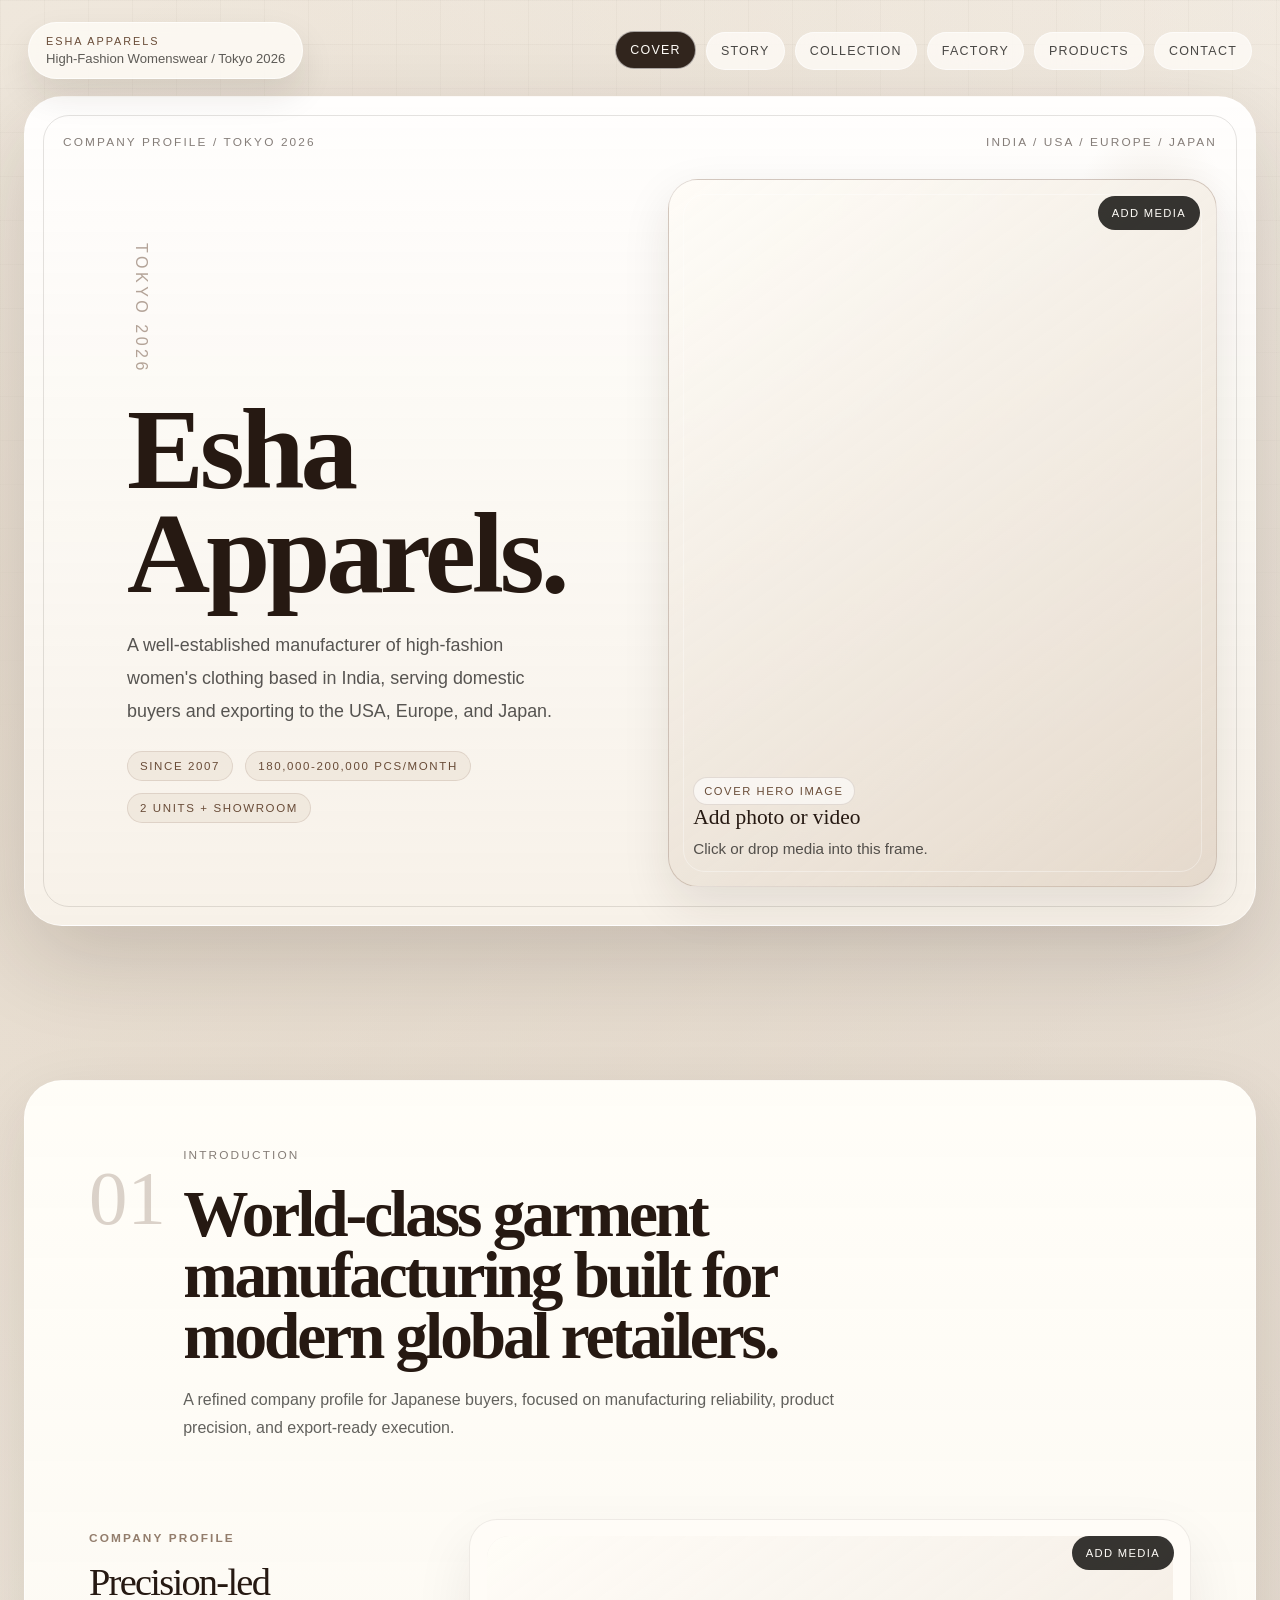
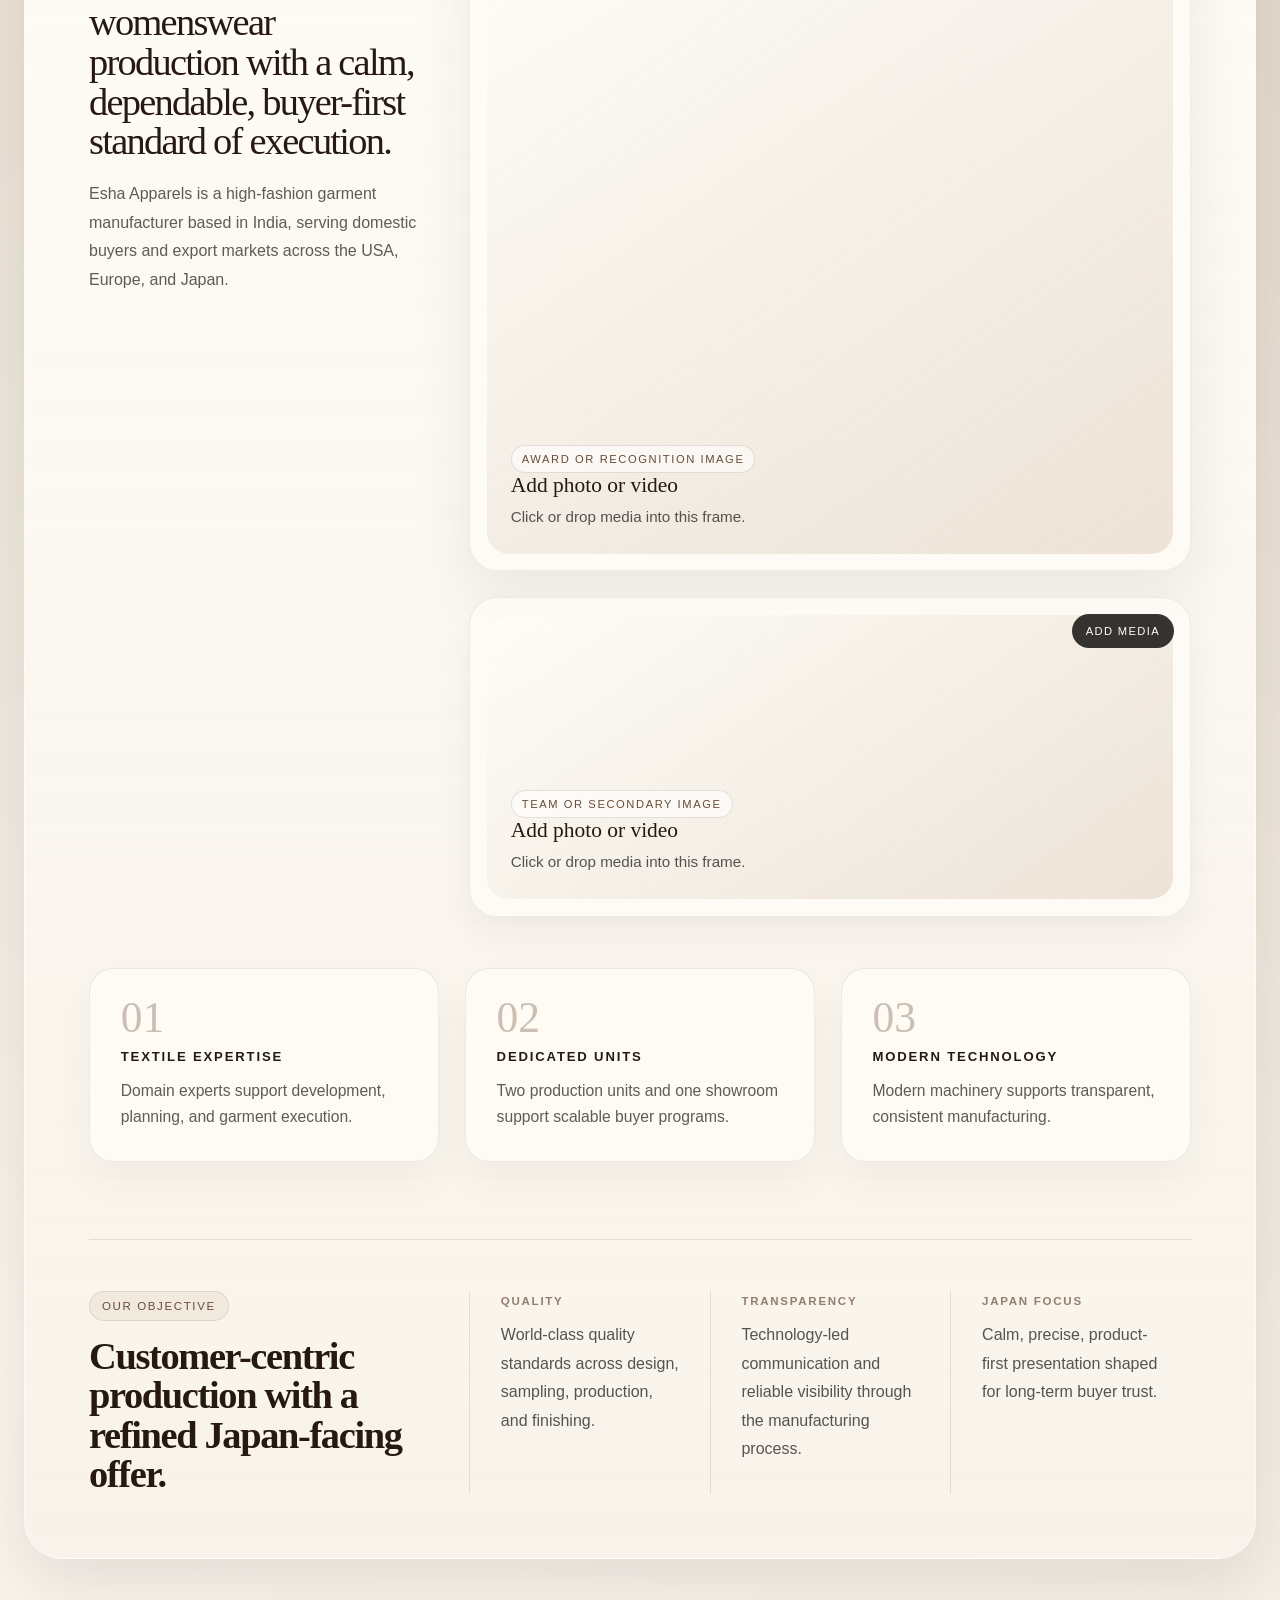
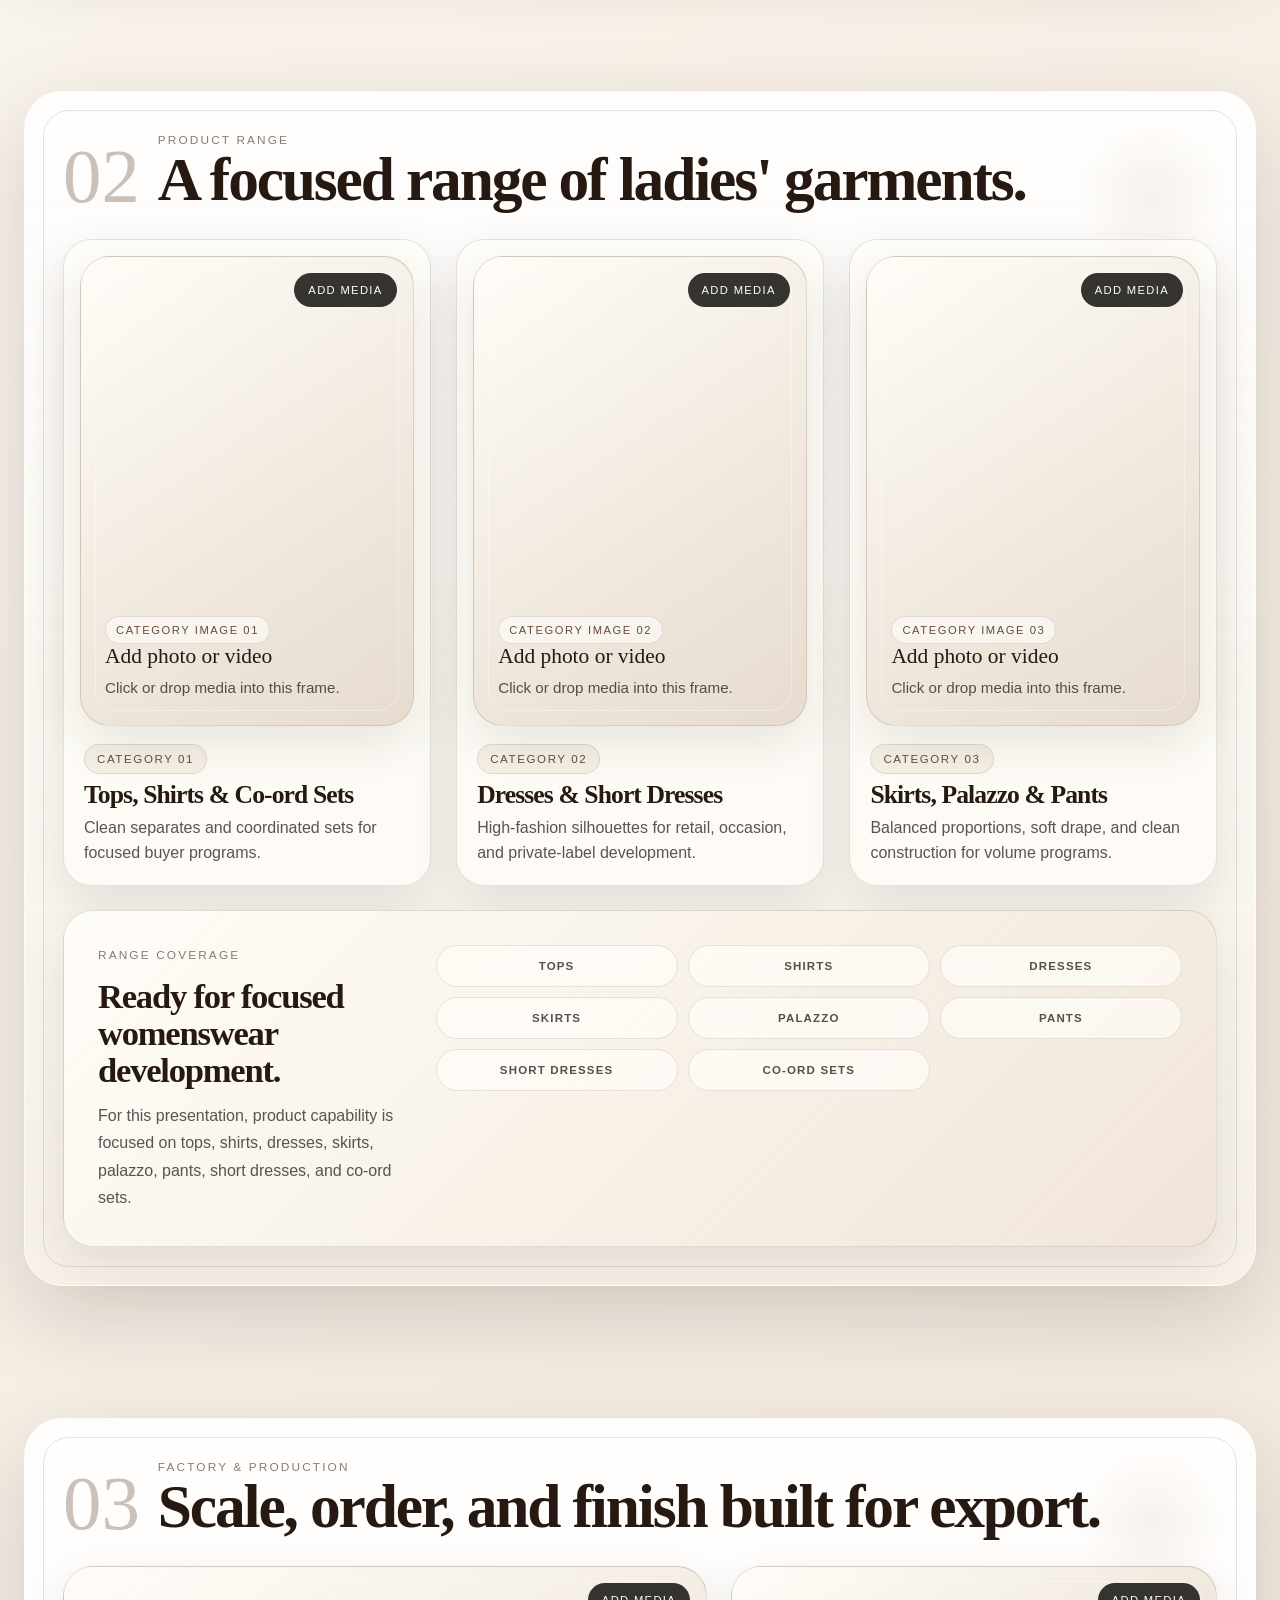
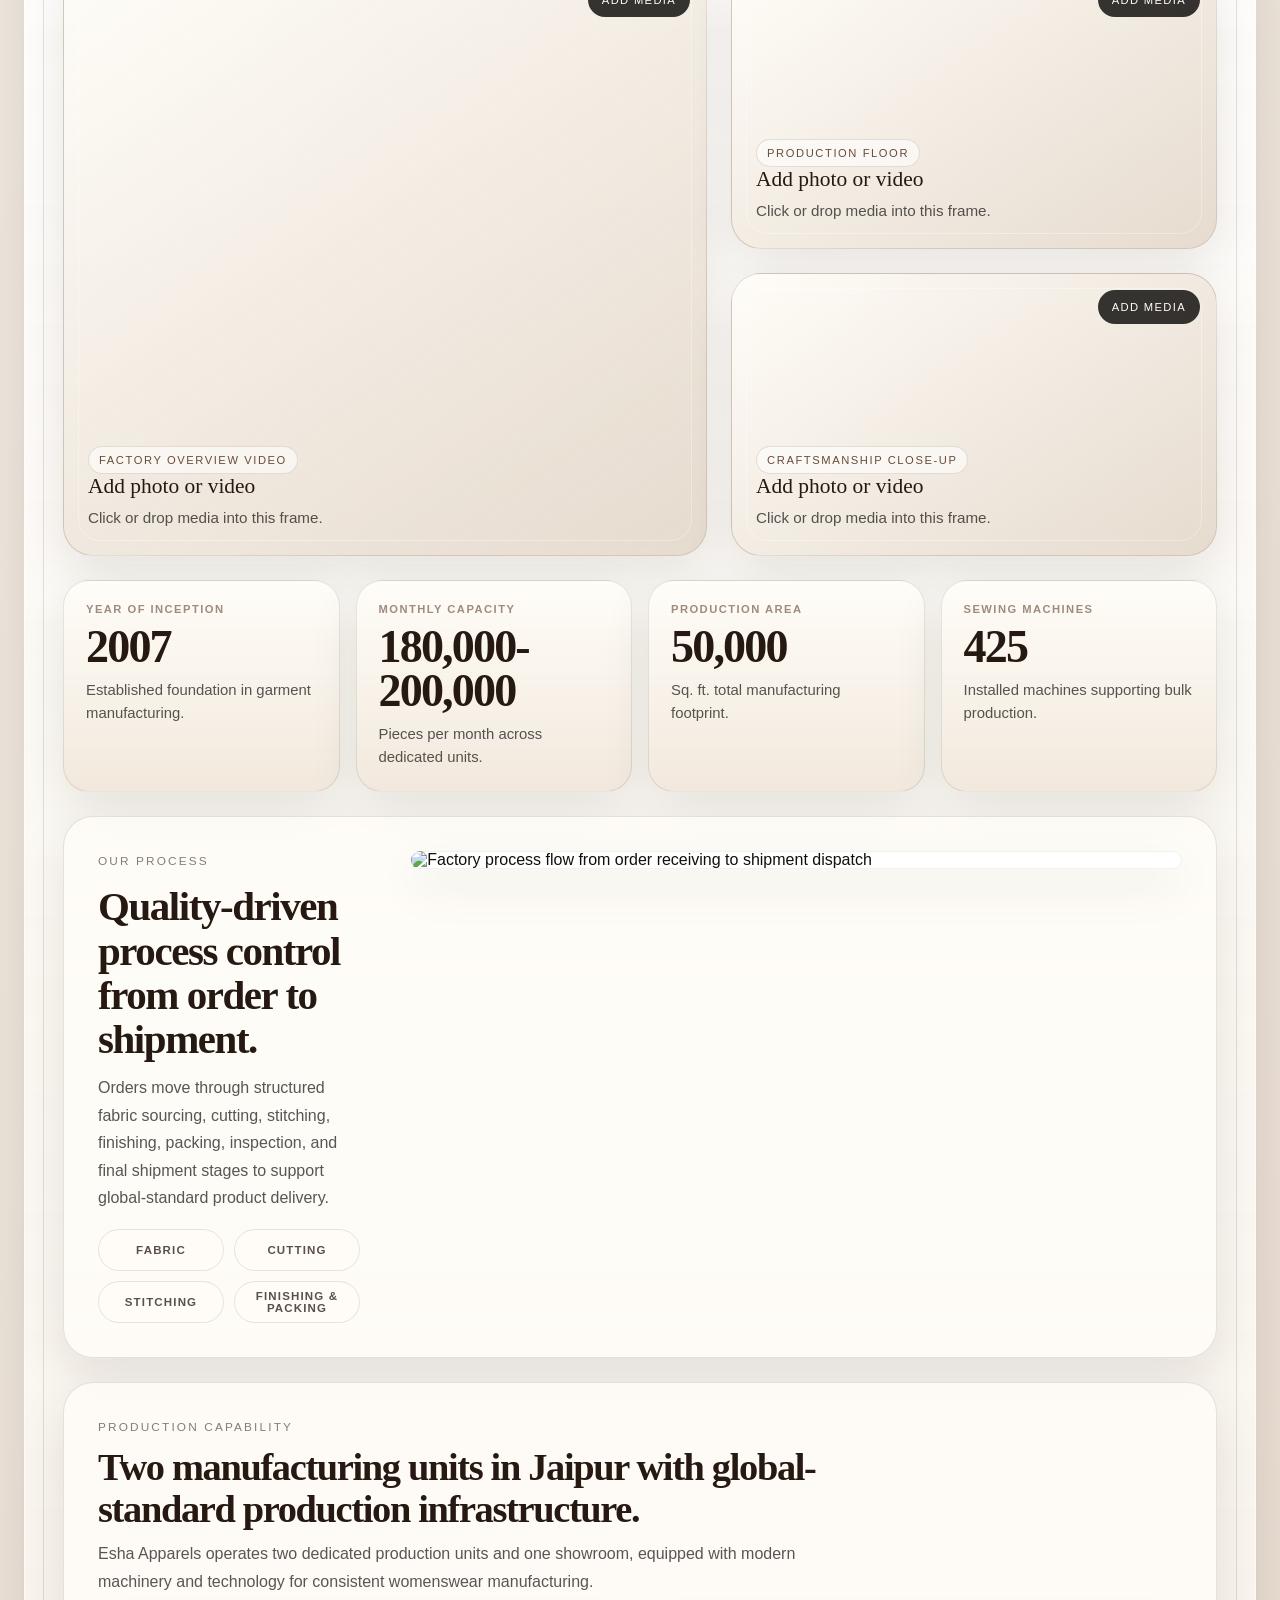
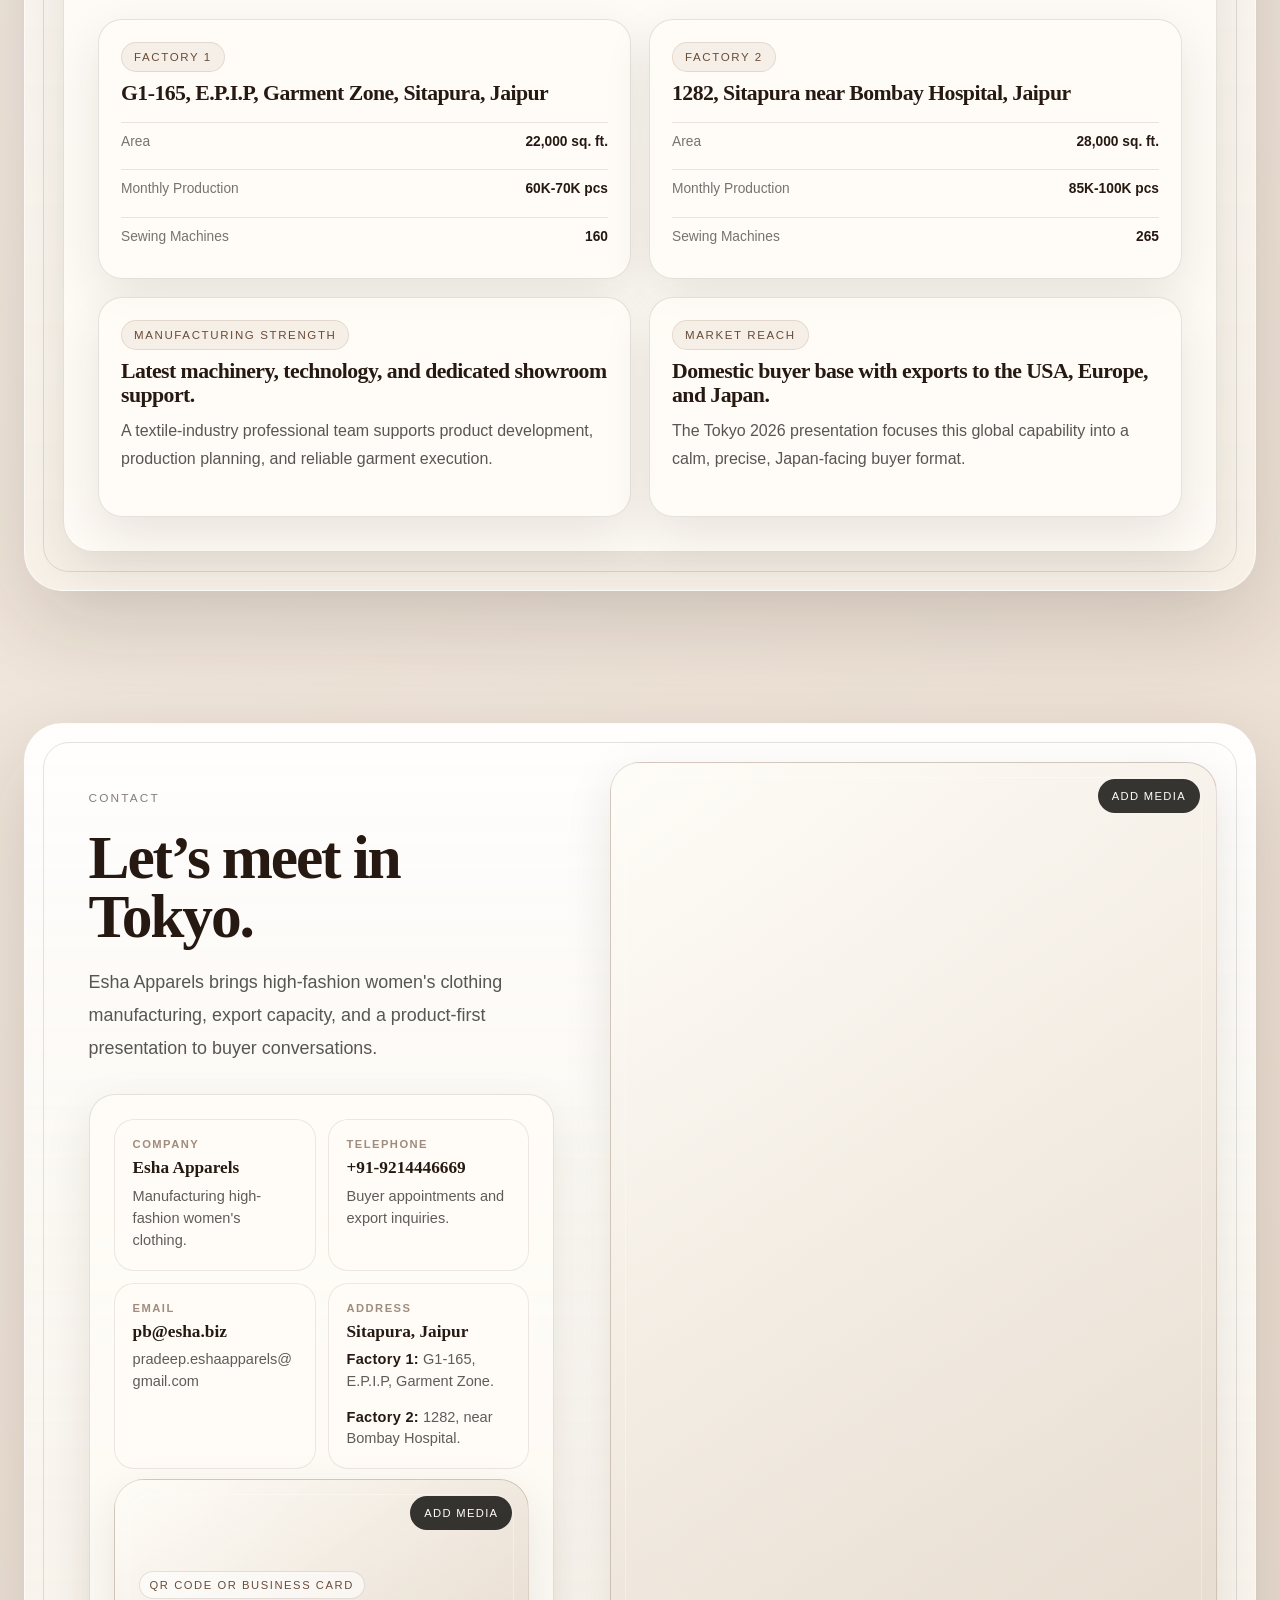
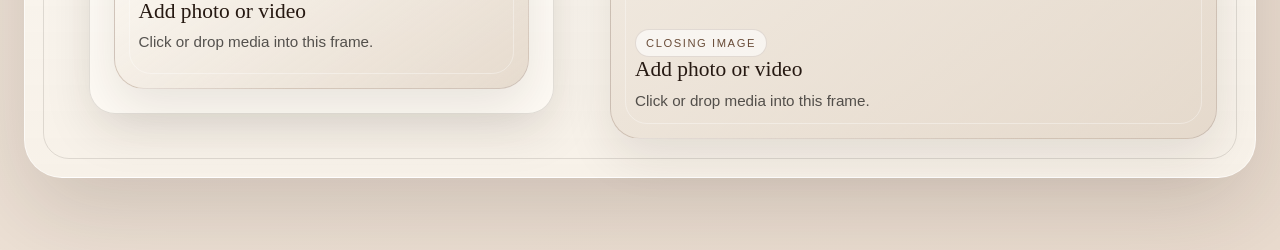
==== index.html @ 7471a275 "Add files via upload" ====
<!DOCTYPE html>
<html lang="en">
  <head>
    <meta charset="UTF-8" />
    <meta name="viewport" content="width=device-width, initial-scale=1.0" />
    <title>Esha Apparels | Tokyo 2026 Garment Export Lookbook</title>
    <meta
      name="description"
      content="A buyer-ready lookbook and company profile for Esha Apparels at Japan Fair Tokyo 2026."
    />
    <link rel="stylesheet" href="styles.css" />
  </head>
  <body data-design-page="lookbook">
    <div class="app-shell">
      <div class="brand-block" data-design-target="brand-block" data-design-label="Brand block" data-design-kind="frame">
        <span class="brand-kicker">Esha Apparels</span>
        <span class="brand-subtitle">High-Fashion Womenswear / Tokyo 2026</span>
      </div>
      <div class="header-actions">
        <nav class="page-nav" aria-label="Lookbook sections">
          <a href="#cover" data-nav="cover">Cover</a>
          <a href="#story" data-nav="story">Story</a>
          <a href="#collection" data-nav="collection">Collection</a>
          <a href="#factory" data-nav="factory">Factory</a>
          <a href="products.html">Products</a>
          <a href="#contact" data-nav="contact">Contact</a>
        </nav>
      </div>
    </div>

    <main class="lookbook">
      <section class="page page-cover reveal" id="cover" data-section="cover">
        <div class="section-frame">
          <div class="eyebrow-row">
            <span class="eyebrow">Company Profile / Tokyo 2026</span>
            <span class="eyebrow">India / USA / Europe / Japan</span>
          </div>

          <div class="cover-layout">
            <div class="cover-copy" data-design-target="cover-copy" data-design-label="Cover copy" data-design-kind="frame">
              <p class="vertical-note">Tokyo 2026</p>
              <h1>
                Esha
                <br />
                Apparels.
              </h1>
              <p class="lead">A well-established manufacturer of high-fashion women's clothing based in India, serving domestic buyers and exporting to the USA, Europe, and Japan.</p>

              <div class="pill-row">
                <span>Since 2007</span>
                <span>180,000-200,000 pcs/month</span>
                <span>2 Units + Showroom</span>
              </div>
            </div>

            <div class="cover-media">
              <div
                class="media-slot media-tall"
                data-slot="cover-hero"
                data-type="image"
                data-label="Cover hero image"
                data-note="Use a strong editorial garment image or a quiet hero still."
              ></div>
            </div>
          </div>
        </div>
      </section>

      <section class="page page-story reveal" id="story" data-section="story">
        <div class="section-frame">
          <div class="section-heading story-heading">
            <span class="section-index">01</span>
            <div class="story-heading-copy">
              <p class="eyebrow">Introduction</p>
              <h2>World-class garment manufacturing built for modern global retailers.</h2>
              <p class="section-subtitle">
                A refined company profile for Japanese buyers, focused on
                manufacturing reliability, product precision, and export-ready execution.
              </p>
            </div>
          </div>

          <div class="story-grid">
            <div class="story-copy story-panel">
              <span class="story-kicker">Company Profile</span>
              <p class="story-lead">
                Precision-led womenswear production with a calm, dependable,
                buyer-first standard of execution.
              </p>
              <p class="story-support">
                Esha Apparels is a high-fashion garment manufacturer based in
                India, serving domestic buyers and export markets across the
                USA, Europe, and Japan.
              </p>
            </div>

            <div class="story-media-stack">
              <div
                class="media-slot media-wide"
                data-slot="story-editorial"
                data-type="image"
                data-label="Award or recognition image"
                data-note="Use an award, certification, or signature proof-of-capability visual."
              ></div>
              <div
                class="media-slot media-landscape"
                data-slot="story-detail"
                data-type="image"
                data-label="Team or secondary image"
                data-note="Use a team, meeting, showroom, or secondary capability image."
              ></div>
            </div>

            <div class="story-point-grid">
              <article class="story-point-card">
                <span>01</span>
                <h3>Textile Expertise</h3>
                <p>Domain experts support development, planning, and garment execution.</p>
              </article>

              <article class="story-point-card">
                <span>02</span>
                <h3>Dedicated Units</h3>
                <p>Two production units and one showroom support scalable buyer programs.</p>
              </article>

              <article class="story-point-card">
                <span>03</span>
                <h3>Modern Technology</h3>
                <p>Modern machinery supports transparent, consistent manufacturing.</p>
              </article>
            </div>
          </div>

          <div
            class="objective-panel"
            data-design-target="story-objective-panel"
            data-design-label="Our objective panel"
            data-design-kind="frame"
          >
            <div class="objective-heading">
              <span class="capability-label">Our Objective</span>
              <h3>Customer-centric production with a refined Japan-facing offer.</h3>
            </div>

            <div class="objective-body">
              <article>
                <span>Quality</span>
                <p>World-class quality standards across design, sampling, production, and finishing.</p>
              </article>
              <article>
                <span>Transparency</span>
                <p>Technology-led communication and reliable visibility through the manufacturing process.</p>
              </article>
              <article>
                <span>Japan Focus</span>
                <p>Calm, precise, product-first presentation shaped for long-term buyer trust.</p>
              </article>
            </div>
          </div>
        </div>
      </section>

      <section
        class="page page-collection reveal"
        id="collection"
        data-section="collection"
      >
        <div class="section-frame">
          <div class="section-heading">
            <span class="section-index">02</span>
            <div>
              <p class="eyebrow">Product Range</p>
              <h2>A focused range of ladies' garments.</h2>
            </div>
          </div>

          <div class="collection-grid">
            <article class="collection-card" data-design-target="collection-card-1" data-design-label="Collection card 1" data-design-kind="frame">
              <div
                class="media-slot media-portrait"
                data-slot="collection-01"
                data-type="image"
                data-label="Category image 01"
                data-note="Suggested: dresses or statement silhouettes."
              ></div>
              <div class="card-copy">
                <span class="card-tag">Category 01</span>
                <h3>Tops, Shirts & Co-ord Sets</h3>
                <p>Clean separates and coordinated sets for focused buyer programs.</p>
              </div>
            </article>

            <article class="collection-card" data-design-target="collection-card-2" data-design-label="Collection card 2" data-design-kind="frame">
              <div
                class="media-slot media-portrait"
                data-slot="collection-02"
                data-type="image"
                data-label="Category image 02"
                data-note="Suggested: palazzo, soft-volume bottoms, or coordinated styling."
              ></div>
              <div class="card-copy">
                <span class="card-tag">Category 02</span>
                <h3>Dresses & Short Dresses</h3>
                <p>High-fashion silhouettes for retail, occasion, and private-label development.</p>
              </div>
            </article>

            <article class="collection-card" data-design-target="collection-card-3" data-design-label="Collection card 3" data-design-kind="frame">
              <div
                class="media-slot media-portrait"
                data-slot="collection-03"
                data-type="image"
                data-label="Category image 03"
                data-note="Suggested: bottoms, layering staples, or bestsellers."
              ></div>
              <div class="card-copy">
                <span class="card-tag">Category 03</span>
                <h3>Skirts, Palazzo & Pants</h3>
                <p>Balanced proportions, soft drape, and clean construction for volume programs.</p>
              </div>
            </article>
          </div>

          <div class="product-range-panel">
            <div>
              <p class="eyebrow">Range Coverage</p>
              <h3>Ready for focused womenswear development.</h3>
              <p>
                For this presentation, product capability is focused on tops,
                shirts, dresses, skirts, palazzo, pants, short dresses, and
                co-ord sets.
              </p>
            </div>

            <div class="product-chip-grid" aria-label="Esha Apparels product categories">
              <span>Tops</span>
              <span>Shirts</span>
              <span>Dresses</span>
              <span>Skirts</span>
              <span>Palazzo</span>
              <span>Pants</span>
              <span>Short Dresses</span>
              <span>Co-ord Sets</span>
            </div>
          </div>
        </div>
      </section>

      <section class="page page-factory reveal" id="factory" data-section="factory">
        <div class="section-frame">
          <div class="section-heading">
            <span class="section-index">03</span>
            <div>
              <p class="eyebrow">Factory & Production</p>
              <h2>Scale, order, and finish built for export.</h2>
            </div>
          </div>

          <div class="factory-grid" data-design-target="factory-grid" data-design-label="Factory media layout" data-design-kind="frame">
            <div
              class="media-slot media-cinema"
              data-slot="factory-film"
              data-type="video"
              data-label="Factory overview video"
              data-note="Use a walkthrough clip showing stitching, finishing, or packing."
            ></div>

            <div class="factory-column" data-design-target="factory-column" data-design-label="Factory side column" data-design-kind="frame">
              <div
                class="media-slot media-landscape"
                data-slot="factory-floor"
                data-type="image"
                data-label="Production floor"
                data-note="Show line setup, machines, or team workflow."
              ></div>
              <div
                class="media-slot media-landscape"
                data-slot="factory-craft"
                data-type="image"
                data-label="Craftsmanship close-up"
                data-note="Show handling, inspection, pressing, or finishing."
              ></div>
            </div>
          </div>

          <div class="profile-stat-grid" aria-label="Esha Apparels production highlights">
            <article class="profile-stat-card">
              <span>Year of Inception</span>
              <strong>2007</strong>
              <p>Established foundation in garment manufacturing.</p>
            </article>
            <article class="profile-stat-card">
              <span>Monthly Capacity</span>
              <strong>180,000-200,000</strong>
              <p>Pieces per month across dedicated units.</p>
            </article>
            <article class="profile-stat-card">
              <span>Production Area</span>
              <strong>50,000</strong>
              <p>Sq. ft. total manufacturing footprint.</p>
            </article>
            <article class="profile-stat-card">
              <span>Sewing Machines</span>
              <strong>425</strong>
              <p>Installed machines supporting bulk production.</p>
            </article>
          </div>

          <div class="process-flow-panel" data-design-target="process-flow-panel" data-design-label="Ordering process panel" data-design-kind="frame">
            <div class="process-flow-copy" data-design-target="process-flow-copy" data-design-label="Ordering process copy" data-design-kind="frame">
              <p class="eyebrow">Our Process</p>
              <h3>Quality-driven process control from order to shipment.</h3>
              <p>
                Orders move through structured fabric sourcing, cutting, stitching,
                finishing, packing, inspection, and final shipment stages to
                support global-standard product delivery.
              </p>
              <div class="process-step-list" aria-label="Core production stages">
                <span>Fabric</span>
                <span>Cutting</span>
                <span>Stitching</span>
                <span>Finishing & Packing</span>
              </div>
            </div>
            <img
              class="process-flow-image"
              src="media/factory-process-flow.png"
              alt="Factory process flow from order receiving to shipment dispatch"
              data-design-target="process-flow-image"
              data-design-label="Ordering process image"
              data-design-kind="frame"
            />
          </div>

          <div class="factory-details-block" data-design-target="factory-details-block" data-design-label="Factory details block" data-design-kind="frame">
            <div class="factory-details-heading" data-design-target="factory-details-heading" data-design-label="Factory details heading" data-design-kind="frame">
              <p class="eyebrow">Production Capability</p>
              <h3>Two manufacturing units in Jaipur with global-standard production infrastructure.</h3>
              <p>
                Esha Apparels operates two dedicated production units and one
                showroom, equipped with modern machinery and technology for
                consistent womenswear manufacturing.
              </p>
            </div>

            <div class="factory-details-grid" data-design-target="factory-details-grid" data-design-label="Factory details grid" data-design-kind="frame">
              <article class="factory-detail-card" data-design-target="factory-detail-card-1" data-design-label="Factory detail card 1" data-design-kind="frame">
                <span class="card-tag">Factory 1</span>
                <h3>G1-165, E.P.I.P, Garment Zone, Sitapura, Jaipur</h3>
                <dl class="unit-metrics">
                  <div><dt>Area</dt><dd>22,000 sq. ft.</dd></div>
                  <div><dt>Monthly Production</dt><dd>60K-70K pcs</dd></div>
                  <div><dt>Sewing Machines</dt><dd>160</dd></div>
                </dl>
              </article>

              <article class="factory-detail-card" data-design-target="factory-detail-card-2" data-design-label="Factory detail card 2" data-design-kind="frame">
                <span class="card-tag">Factory 2</span>
                <h3>1282, Sitapura near Bombay Hospital, Jaipur</h3>
                <dl class="unit-metrics">
                  <div><dt>Area</dt><dd>28,000 sq. ft.</dd></div>
                  <div><dt>Monthly Production</dt><dd>85K-100K pcs</dd></div>
                  <div><dt>Sewing Machines</dt><dd>265</dd></div>
                </dl>
              </article>

              <article class="factory-detail-card" data-design-target="factory-detail-card-3" data-design-label="Factory detail card 3" data-design-kind="frame">
                <span class="card-tag">Manufacturing Strength</span>
                <h3>Latest machinery, technology, and dedicated showroom support.</h3>
                <p>A textile-industry professional team supports product development, production planning, and reliable garment execution.</p>
              </article>

              <article class="factory-detail-card" data-design-target="factory-detail-card-4" data-design-label="Factory detail card 4" data-design-kind="frame">
                <span class="card-tag">Market Reach</span>
                <h3>Domestic buyer base with exports to the USA, Europe, and Japan.</h3>
                <p>The Tokyo 2026 presentation focuses this global capability into a calm, precise, Japan-facing buyer format.</p>
              </article>
            </div>
          </div>
        </div>
      </section>

      <section class="page page-contact reveal" id="contact" data-section="contact">
        <div class="section-frame">
          <div class="contact-layout">
            <div class="contact-copy" data-design-target="contact-copy" data-design-label="Contact copy" data-design-kind="frame">
              <p class="eyebrow">Contact</p>
              <h2>Let’s meet in Tokyo.</h2>
              <p class="lead">Esha Apparels brings high-fashion women's clothing manufacturing, export capacity, and a product-first presentation to buyer conversations.</p>

              <div class="contact-card" data-design-target="contact-card" data-design-label="Contact card" data-design-kind="frame">
                <div class="contact-detail-grid">
                  <article>
                    <span>Company</span>
                    <strong>Esha Apparels</strong>
                    <p>Manufacturing high-fashion women's clothing.</p>
                  </article>
                  <article>
                    <span>Telephone</span>
                    <strong>+91-9214446669</strong>
                    <p>Buyer appointments and export inquiries.</p>
                  </article>
                  <article>
                    <span>Email</span>
                    <strong>pb@esha.biz</strong>
                    <p>pradeep.eshaapparels@gmail.com</p>
                  </article>
                  <article>
                    <span>Address</span>
                    <strong>Sitapura, Jaipur</strong>
                    <p class="factory-address-line"><strong>Factory 1:</strong> G1-165, E.P.I.P, Garment Zone.</p>
                    <p class="factory-address-line"><strong>Factory 2:</strong> 1282, near Bombay Hospital.</p>
                  </article>
                </div>
                <div
                  class="media-slot media-qr"
                  data-slot="contact-qr"
                  data-type="image"
                  data-label="QR code or business card"
                  data-note="Add a QR code, business card, or appointment link."
                ></div>
              </div>
            </div>

            <div
              class="media-slot media-contact"
              data-slot="closing-hero"
              data-type="image"
              data-label="Closing image"
              data-note="Use a signature campaign image, packaging shot, or final brand visual."
            ></div>
          </div>
        </div>
      </section>
    </main>

    <script src="script.js"></script>
  </body>
</html>
---- styles.css ----
:root {
  --paper: #f6efe6;
  --paper-deep: #eadccf;
  --ivory: #fffdf8;
  --white: #ffffff;
  --beige: #d8c8b4;
  --sand: #bfa486;
  --brown: #694c38;
  --espresso: #261912;
  --black: #11100e;
  --ink-soft: rgba(17, 16, 14, 0.7);
  --line: rgba(38, 25, 18, 0.12);
  --line-strong: rgba(38, 25, 18, 0.24);
  --shadow: 0 32px 90px rgba(38, 25, 18, 0.16);
  --shadow-soft: 0 18px 48px rgba(38, 25, 18, 0.1);
  --serif: "Iowan Old Style", "Palatino Linotype", "Book Antiqua", Garamond, serif;
  --sans: "Avenir Next", "Helvetica Neue", "Segoe UI", sans-serif;
}

* {
  box-sizing: border-box;
}

html {
  scroll-behavior: smooth;
  scroll-snap-type: y mandatory;
}

body {
  margin: 0;
  min-height: 100vh;
  color: var(--black);
  font-family: var(--sans);
  background:
    radial-gradient(circle at 12% 8%, rgba(216, 200, 180, 0.58), transparent 30%),
    radial-gradient(circle at 86% 18%, rgba(105, 76, 56, 0.14), transparent 26%),
    linear-gradient(135deg, #fffdf8 0%, var(--paper) 48%, var(--paper-deep) 100%);
}

body::before {
  content: "";
  position: fixed;
  inset: 0;
  z-index: -1;
  pointer-events: none;
  background-image:
    linear-gradient(90deg, rgba(38, 25, 18, 0.025) 1px, transparent 1px),
    linear-gradient(rgba(38, 25, 18, 0.025) 1px, transparent 1px);
  background-size: 44px 44px;
  mask-image: linear-gradient(to bottom, black, transparent 88%);
}

.app-shell {
  position: fixed;
  top: 0;
  left: 0;
  right: 0;
  z-index: 10;
  display: flex;
  align-items: center;
  justify-content: space-between;
  gap: 18px;
  padding: 22px 28px;
  pointer-events: none;
}

.brand-block,
.page-nav,
.header-actions {
  pointer-events: auto;
}

.brand-block {
  display: grid;
  gap: 4px;
  padding: 12px 17px;
  border: 1px solid rgba(255, 255, 255, 0.62);
  border-radius: 999px;
  background: rgba(255, 253, 248, 0.78);
  backdrop-filter: blur(18px);
  box-shadow: 0 16px 34px rgba(38, 25, 18, 0.1);
}

.brand-kicker {
  color: var(--brown);
  font-size: 0.68rem;
  letter-spacing: 0.18em;
  text-transform: uppercase;
}

.brand-subtitle {
  color: rgba(17, 16, 14, 0.68);
  font-size: 0.82rem;
}

.header-actions {
  display: flex;
  align-items: center;
  justify-content: flex-end;
}

.page-nav {
  display: flex;
  justify-content: flex-end;
  gap: 10px;
  flex-wrap: wrap;
}

.page-nav a {
  display: inline-flex;
  min-height: 38px;
  align-items: center;
  padding: 0 14px;
  border: 1px solid rgba(255, 255, 255, 0.58);
  border-radius: 999px;
  background: rgba(255, 253, 248, 0.74);
  color: rgba(17, 16, 14, 0.76);
  text-decoration: none;
  font-size: 0.78rem;
  letter-spacing: 0.1em;
  text-transform: uppercase;
  backdrop-filter: blur(18px);
  transition:
    transform 180ms ease,
    background 180ms ease,
    color 180ms ease;
}

.page-nav a:hover,
.page-nav a.is-active,
.page-nav a.is-current {
  transform: translateY(-1px);
  background: rgba(38, 25, 18, 0.94);
  color: var(--ivory);
}

.lookbook {
  padding: 0 24px 36px;
}

.page {
  min-height: 100vh;
  display: grid;
  align-items: stretch;
  padding: 96px 0 36px;
  scroll-snap-align: start;
}

.section-frame {
  position: relative;
  width: min(1360px, 100%);
  margin: 0 auto;
  padding: clamp(22px, 3vw, 38px);
  border: 1px solid rgba(255, 255, 255, 0.62);
  border-radius: 38px;
  background:
    linear-gradient(180deg, rgba(255, 255, 255, 0.7), rgba(246, 239, 230, 0.86)),
    var(--ivory);
  box-shadow: var(--shadow);
  overflow: visible;
}

.section-frame::before {
  content: "";
  position: absolute;
  inset: 18px;
  border: 1px solid var(--line);
  border-radius: 26px;
  pointer-events: none;
}

.section-frame::after {
  content: "";
  position: absolute;
  right: 28px;
  top: 28px;
  width: 150px;
  height: 150px;
  border-radius: 999px;
  background: radial-gradient(circle, rgba(216, 200, 180, 0.22), transparent 70%);
  pointer-events: none;
}

.section-heading {
  position: relative;
  z-index: 1;
  display: grid;
  grid-template-columns: auto minmax(0, 1fr);
  gap: 18px;
  align-items: end;
  margin-bottom: 30px;
}

.section-index {
  font-family: var(--serif);
  font-size: clamp(2.6rem, 6vw, 5.2rem);
  line-height: 0.82;
  color: rgba(105, 76, 56, 0.34);
}

.eyebrow-row,
.eyebrow {
  color: rgba(38, 25, 18, 0.56);
  font-size: 0.74rem;
  letter-spacing: 0.18em;
  text-transform: uppercase;
}

.eyebrow-row {
  position: relative;
  z-index: 1;
  display: flex;
  justify-content: space-between;
  gap: 14px;
  margin-bottom: 30px;
}

h1,
h2,
h3 {
  margin: 0;
  color: var(--espresso);
  font-family: var(--serif);
  font-weight: 600;
  letter-spacing: -0.035em;
}

h1 {
  font-size: clamp(4rem, 9vw, 7.8rem);
  line-height: 0.9;
}

h2 {
  font-size: clamp(2.35rem, 4.8vw, 4.5rem);
  line-height: 0.96;
}

h3 {
  font-size: clamp(1.35rem, 2vw, 1.7rem);
  line-height: 1.08;
}

p {
  margin: 0;
  color: var(--ink-soft);
  font-size: 1rem;
  line-height: 1.72;
}

.lead {
  max-width: 39rem;
  font-size: clamp(1.05rem, 1.4vw, 1.2rem);
  line-height: 1.82;
}

.cover-layout {
  position: relative;
  z-index: 1;
  display: grid;
  grid-template-columns: minmax(0, 1.02fr) minmax(360px, 0.98fr);
  gap: 34px;
  align-items: stretch;
}

.cover-copy {
  min-height: 72vh;
  display: grid;
  align-content: center;
  gap: 24px;
  padding: clamp(20px, 5vw, 68px);
}

.vertical-note {
  width: fit-content;
  writing-mode: vertical-rl;
  text-orientation: mixed;
  color: rgba(105, 76, 56, 0.5);
  letter-spacing: 0.22em;
  text-transform: uppercase;
}

.pill-row {
  display: flex;
  flex-wrap: wrap;
  gap: 12px;
}

.pill-row span,
.card-tag,
.capability-label {
  display: inline-flex;
  width: fit-content;
  min-height: 30px;
  align-items: center;
  padding: 0 12px;
  border: 1px solid rgba(105, 76, 56, 0.14);
  border-radius: 999px;
  background: rgba(216, 200, 180, 0.24);
  color: var(--brown);
  font-size: 0.72rem;
  letter-spacing: 0.14em;
  text-transform: uppercase;
}

.cover-media,
.story-media-stack,
.factory-column,
.contact-layout,
.factory-grid,
.story-grid {
  display: grid;
}

.story-grid {
  position: relative;
  z-index: 1;
  grid-template-columns: repeat(12, minmax(0, 1fr));
  gap: clamp(28px, 3vw, 46px);
  align-items: start;
}

.page-story {
  padding-top: clamp(118px, 9vw, 154px);
}

.page-story .section-frame {
  width: min(1320px, 100%);
  padding: clamp(48px, 5vw, 78px);
  border-color: rgba(255, 255, 255, 0.54);
  background:
    linear-gradient(180deg, rgba(255, 253, 248, 0.9), rgba(246, 239, 230, 0.74)),
    var(--ivory);
  box-shadow: 0 22px 64px rgba(38, 25, 18, 0.1);
}

.page-story .section-frame::before,
.page-story .section-frame::after {
  display: none;
}

.story-heading {
  grid-template-columns: repeat(12, minmax(0, 1fr));
  gap: clamp(18px, 2.2vw, 30px);
  align-items: start;
  margin-bottom: clamp(52px, 6vw, 82px);
}

.story-heading .section-index {
  grid-column: 1 / span 1;
  margin-top: 0.34em;
  color: rgba(105, 76, 56, 0.24);
  font-size: clamp(4rem, 6vw, 5.8rem);
  line-height: 0.72;
}

.story-heading-copy {
  grid-column: 2 / span 8;
  display: grid;
  gap: 18px;
  max-width: 880px;
}

.story-heading h2 {
  max-width: 820px;
  font-size: clamp(4rem, 5.1vw, 4.65rem);
  line-height: 0.94;
  letter-spacing: -0.047em;
}

.section-subtitle {
  max-width: 690px;
  color: rgba(17, 16, 14, 0.66);
  font-size: clamp(1rem, 1.25vw, 1.12rem);
  line-height: 1.76;
}

.story-copy {
  display: grid;
  gap: 18px;
  align-content: start;
}

.story-panel {
  grid-column: 1 / span 4;
  min-height: auto;
  padding: clamp(8px, 1vw, 12px) 0 0;
  border: 0;
  border-radius: 0;
  background: transparent;
  box-shadow: none;
}

.story-kicker {
  display: block;
  width: fit-content;
  min-height: 0;
  padding: 0;
  border: 0;
  border-radius: 0;
  background: transparent;
  color: rgba(105, 76, 56, 0.72);
  font-size: 0.74rem;
  font-weight: 700;
  letter-spacing: 0.18em;
  text-transform: uppercase;
}

.story-lead {
  max-width: 27rem;
  color: var(--espresso);
  font-family: var(--serif);
  font-size: clamp(2rem, 3vw, 2.55rem);
  line-height: 1.04;
  letter-spacing: -0.045em;
}

.story-support {
  max-width: 27rem;
  color: rgba(17, 16, 14, 0.68);
  font-size: clamp(1rem, 1.2vw, 1.1rem);
  line-height: 1.78;
}

.story-point-grid {
  grid-column: 1 / -1;
  display: grid;
  grid-template-columns: repeat(3, minmax(0, 1fr));
  gap: clamp(18px, 2vw, 28px);
  margin-top: clamp(8px, 1vw, 14px);
}

.story-point-card {
  display: grid;
  align-content: start;
  gap: 14px;
  min-height: 190px;
  padding: clamp(24px, 2.4vw, 34px);
  border: 1px solid rgba(38, 25, 18, 0.08);
  border-radius: 24px;
  background: rgba(255, 253, 248, 0.64);
  box-shadow: 0 18px 42px rgba(38, 25, 18, 0.045);
}

.story-point-card span {
  color: rgba(105, 76, 56, 0.34);
  font-family: var(--serif);
  font-size: clamp(2.4rem, 3.4vw, 3.35rem);
  line-height: 0.82;
}

.story-point-card h3 {
  font-family: var(--sans);
  font-size: 0.82rem;
  font-weight: 700;
  letter-spacing: 0.14em;
  text-transform: uppercase;
}

.story-point-card p {
  color: rgba(17, 16, 14, 0.68);
  font-size: clamp(0.98rem, 1.1vw, 1.06rem);
  line-height: 1.68;
}

.story-media-stack {
  grid-column: 5 / span 8;
  gap: clamp(22px, 2vw, 30px);
}

.page-story .story-media-stack .media-slot {
  padding: clamp(14px, 1.3vw, 20px);
  border-color: rgba(38, 25, 18, 0.08);
  border-radius: 28px;
  background: rgba(255, 253, 248, 0.72);
  box-shadow: 0 24px 58px rgba(38, 25, 18, 0.08);
}

.page-story .story-media-stack .media-slot::after {
  display: none;
}

.page-story .story-media-stack .slot-surface {
  overflow: hidden;
  border-radius: 22px;
}

.page-story .story-media-stack .media-wide {
  min-height: clamp(560px, 51vw, 720px);
}

.page-story .story-media-stack .media-landscape {
  min-height: clamp(260px, 25vw, 350px);
  box-shadow: 0 18px 38px rgba(38, 25, 18, 0.055);
}

.collection-card,
.factory-detail-card,
.contact-card {
  border: 1px solid var(--line);
  background: rgba(255, 253, 248, 0.76);
  box-shadow: var(--shadow-soft);
}

.objective-panel {
  position: relative;
  z-index: 1;
  display: grid;
  grid-template-columns: repeat(12, minmax(0, 1fr));
  gap: clamp(24px, 3vw, 44px);
  margin-top: clamp(58px, 6vw, 86px);
  padding: clamp(38px, 4vw, 56px) 0 0;
  border: 0;
  border-top: 1px solid rgba(38, 25, 18, 0.1);
  border-radius: 0;
  background: transparent;
  box-shadow: none;
}

.objective-heading {
  grid-column: 1 / span 4;
  display: grid;
  align-content: start;
  gap: 16px;
}

.objective-heading h3 {
  max-width: 24rem;
  font-size: clamp(2rem, 3vw, 2.75rem);
  line-height: 1.02;
}

.objective-body {
  grid-column: 5 / span 8;
  display: grid;
  grid-template-columns: repeat(3, minmax(0, 1fr));
  gap: 0;
}

.objective-body article {
  min-height: 100%;
  display: grid;
  align-content: start;
  gap: 14px;
  padding: 4px clamp(20px, 2.4vw, 34px);
  border-left: 1px solid rgba(105, 76, 56, 0.14);
}

.objective-body span {
  color: rgba(105, 76, 56, 0.7);
  font-size: 0.72rem;
  font-weight: 700;
  letter-spacing: 0.15em;
  text-transform: uppercase;
}

.objective-body p {
  max-width: 19rem;
  color: rgba(17, 16, 14, 0.7);
  font-size: clamp(1rem, 1.12vw, 1.08rem);
  line-height: 1.78;
}

.collection-grid {
  position: relative;
  z-index: 1;
  display: grid;
  grid-template-columns: repeat(3, minmax(0, 1fr));
  gap: clamp(20px, 2vw, 28px);
}

.collection-card {
  display: grid;
  gap: 14px;
  padding: 16px;
  border-radius: 28px;
}

.card-copy {
  display: grid;
  gap: 7px;
  padding: 4px;
}

.card-copy p,
.contact-card p {
  line-height: 1.55;
}

.product-range-panel {
  position: relative;
  z-index: 1;
  display: grid;
  grid-template-columns: minmax(280px, 0.42fr) minmax(0, 1fr);
  gap: 24px;
  margin-top: 24px;
  padding: clamp(22px, 3vw, 34px);
  border: 1px solid var(--line);
  border-radius: 30px;
  background:
    linear-gradient(135deg, rgba(255, 253, 248, 0.98), rgba(235, 220, 204, 0.72)),
    var(--ivory);
  box-shadow: var(--shadow-soft);
}

.product-range-panel > div:first-child {
  display: grid;
  align-content: start;
  gap: 12px;
}

.product-range-panel h3 {
  font-size: clamp(1.75rem, 2.7vw, 2.55rem);
}

.product-chip-grid {
  display: grid;
  grid-template-columns: repeat(3, minmax(0, 1fr));
  gap: 10px;
  align-content: start;
}

.product-chip-grid span,
.process-step-list span {
  display: inline-flex;
  min-height: 42px;
  align-items: center;
  justify-content: center;
  padding: 8px 12px;
  border: 1px solid rgba(105, 76, 56, 0.14);
  border-radius: 999px;
  background: rgba(255, 253, 248, 0.72);
  color: rgba(38, 25, 18, 0.76);
  font-size: 0.72rem;
  font-weight: 700;
  letter-spacing: 0.1em;
  text-align: center;
  text-transform: uppercase;
}

.factory-grid {
  position: relative;
  z-index: 1;
  grid-template-columns: minmax(0, 1.14fr) minmax(330px, 0.86fr);
  gap: 24px;
}

.factory-column {
  gap: 24px;
}

.profile-stat-grid {
  position: relative;
  z-index: 1;
  display: grid;
  grid-template-columns: repeat(4, minmax(0, 1fr));
  gap: 16px;
  margin-top: 24px;
}

.profile-stat-card {
  display: grid;
  align-content: start;
  gap: 10px;
  min-height: 188px;
  padding: 22px;
  border: 1px solid rgba(38, 25, 18, 0.1);
  border-radius: 26px;
  background:
    linear-gradient(180deg, rgba(255, 253, 248, 0.96), rgba(237, 225, 211, 0.74)),
    var(--ivory);
  box-shadow: var(--shadow-soft);
}

.profile-stat-card span,
.contact-detail-grid span {
  color: rgba(105, 76, 56, 0.64);
  font-size: 0.7rem;
  font-weight: 700;
  letter-spacing: 0.13em;
  text-transform: uppercase;
}

.profile-stat-card strong {
  color: var(--espresso);
  font-family: var(--serif);
  font-size: clamp(2.05rem, 3.6vw, 3.4rem);
  font-weight: 600;
  letter-spacing: -0.04em;
  line-height: 0.95;
}

.profile-stat-card p {
  font-size: 0.93rem;
  line-height: 1.56;
}

.process-flow-panel,
.factory-details-block {
  position: relative;
  z-index: 1;
  margin-top: 24px;
  border: 1px solid var(--line);
  border-radius: 30px;
  background: rgba(255, 253, 248, 0.8);
  box-shadow: var(--shadow-soft);
}

.process-flow-panel {
  display: grid;
  grid-template-columns: minmax(260px, 0.34fr) minmax(620px, 1fr);
  gap: clamp(34px, 4vw, 58px);
  align-items: start;
  padding: clamp(22px, 3vw, 34px);
}

.process-flow-copy {
  display: grid;
  gap: 13px;
  align-content: center;
}

.process-flow-copy h3 {
  font-size: clamp(1.8rem, 3.2vw, 2.8rem);
}

.process-flow-copy p:last-child {
  max-width: 24rem;
}

.process-step-list {
  display: grid;
  grid-template-columns: repeat(2, minmax(0, 1fr));
  gap: 10px;
  max-width: 28rem;
  margin-top: 4px;
}

.process-flow-image {
  display: block;
  justify-self: center;
  width: min(100%, 940px);
  height: auto;
  max-height: none;
  object-fit: contain;
  border-radius: 18px;
  background: #ffffff;
  box-shadow:
    0 18px 48px rgba(38, 25, 18, 0.08),
    inset 0 0 0 1px rgba(38, 25, 18, 0.06);
}

.factory-details-block {
  display: grid;
  gap: 24px;
  padding: clamp(22px, 3vw, 34px);
}

.factory-details-heading {
  display: grid;
  gap: 10px;
  max-width: 48rem;
}

.factory-details-heading h3 {
  font-size: clamp(1.85rem, 3vw, 2.8rem);
}

.factory-details-grid {
  display: grid;
  grid-template-columns: repeat(2, minmax(0, 1fr));
  gap: 18px;
}

.factory-detail-card {
  display: grid;
  align-content: start;
  gap: 10px;
  min-height: 220px;
  padding: 22px;
  border-radius: 24px;
}

.factory-detail-card h3 {
  font-size: clamp(1.22rem, 1.7vw, 1.55rem);
  letter-spacing: -0.025em;
}

.unit-metrics {
  display: grid;
  gap: 8px;
  margin: 6px 0 0;
}

.unit-metrics div {
  display: flex;
  justify-content: space-between;
  gap: 16px;
  padding: 10px 0;
  border-top: 1px solid rgba(105, 76, 56, 0.14);
}

.unit-metrics dt,
.unit-metrics dd {
  margin: 0;
  font-size: 0.86rem;
  line-height: 1.35;
}

.unit-metrics dt {
  color: rgba(17, 16, 14, 0.58);
}

.unit-metrics dd {
  color: var(--espresso);
  font-weight: 700;
  text-align: right;
}

.contact-layout {
  position: relative;
  z-index: 1;
  grid-template-columns: minmax(0, 0.92fr) minmax(340px, 1.08fr);
  gap: 30px;
}

.contact-copy {
  display: grid;
  align-content: center;
  gap: 20px;
  padding: clamp(12px, 2vw, 30px);
}

.contact-card {
  display: grid;
  gap: 10px;
  margin-top: 10px;
  padding: 24px;
  border-radius: 26px;
}

.contact-card p {
  padding-bottom: 10px;
  border-bottom: 1px solid rgba(105, 76, 56, 0.16);
}

.contact-card p:last-of-type {
  border-bottom: 0;
}

.contact-detail-grid {
  display: grid;
  grid-template-columns: repeat(2, minmax(0, 1fr));
  gap: 12px;
}

.contact-detail-grid article {
  display: grid;
  align-content: start;
  gap: 8px;
  min-width: 0;
  min-height: 150px;
  padding: 18px;
  border: 1px solid rgba(105, 76, 56, 0.12);
  border-radius: 20px;
  background: rgba(255, 253, 248, 0.72);
}

.contact-detail-grid strong {
  min-width: 0;
  color: var(--espresso);
  font-family: var(--serif);
  font-size: clamp(1.05rem, 1.35vw, 1.24rem);
  line-height: 1.15;
  overflow-wrap: anywhere;
}

.contact-detail-grid p {
  min-width: 0;
  padding: 0;
  border-bottom: 0;
  color: rgba(17, 16, 14, 0.68);
  font-size: 0.91rem;
  line-height: 1.5;
  overflow-wrap: anywhere;
  word-break: break-word;
}

.contact-detail-grid .factory-address-line {
  line-height: 1.48;
}

.contact-detail-grid .factory-address-line + .factory-address-line {
  margin-top: 6px;
}

.contact-detail-grid .factory-address-line strong {
  display: inline;
  color: var(--espresso);
  font-family: var(--sans);
  font-size: 0.91rem;
  font-weight: 800;
  letter-spacing: 0.02em;
}

.media-slot {
  position: relative;
  display: grid;
  min-height: 100%;
  align-items: stretch;
  overflow: hidden;
  border: 1px solid rgba(105, 76, 56, 0.14);
  border-radius: 30px;
  background:
    radial-gradient(circle at top left, rgba(255, 255, 255, 0.75), transparent 38%),
    linear-gradient(135deg, rgba(216, 200, 180, 0.58), rgba(105, 76, 56, 0.2));
  box-shadow: var(--shadow-soft);
  transition:
    transform 180ms ease,
    border-color 180ms ease,
    box-shadow 180ms ease;
}

.media-slot::after {
  content: "";
  position: absolute;
  inset: 14px;
  border: 1px solid rgba(255, 255, 255, 0.34);
  border-radius: 22px;
  pointer-events: none;
}

.media-slot.is-empty {
  cursor: pointer;
}

.media-slot.is-dragover {
  transform: translateY(-3px);
  border-color: rgba(105, 76, 56, 0.4);
  box-shadow: 0 24px 58px rgba(38, 25, 18, 0.18);
}

.media-slot:focus-visible {
  outline: 2px solid rgba(105, 76, 56, 0.42);
  outline-offset: 4px;
}

.slot-surface,
.slot-surface > img,
.slot-surface > video,
.slot-surface > .media-placeholder {
  width: 100%;
  height: 100%;
  display: block;
}

.slot-surface {
  min-height: 100%;
}

.slot-surface > img,
.slot-surface > video {
  object-fit: cover;
  object-position: center;
}

.media-placeholder {
  min-height: 100%;
  display: grid;
  align-content: end;
  gap: 10px;
  padding: 24px;
  background:
    linear-gradient(145deg, rgba(255, 253, 248, 0.98), rgba(232, 220, 206, 0.78)),
    linear-gradient(120deg, rgba(105, 76, 56, 0.08), transparent);
}

.placeholder-type {
  display: inline-flex;
  width: fit-content;
  min-height: 28px;
  align-items: center;
  padding: 0 10px;
  border: 1px solid rgba(105, 76, 56, 0.16);
  border-radius: 999px;
  background: rgba(255, 255, 255, 0.6);
  color: var(--brown);
  font-size: 0.7rem;
  letter-spacing: 0.14em;
  text-transform: uppercase;
}

.placeholder-body {
  display: grid;
  gap: 6px;
}

.placeholder-title {
  color: var(--espresso);
  font-family: var(--serif);
  font-size: 1.34rem;
}

.placeholder-note {
  max-width: 28rem;
  font-size: 0.95rem;
}

.slot-controls {
  position: absolute;
  top: 16px;
  right: 16px;
  z-index: 2;
  display: flex;
  gap: 8px;
  flex-wrap: wrap;
}

.slot-control {
  appearance: none;
  min-height: 34px;
  padding: 0 14px;
  border: 0;
  border-radius: 999px;
  background: rgba(17, 16, 14, 0.84);
  color: var(--ivory);
  cursor: pointer;
  font-family: var(--sans);
  font-size: 0.7rem;
  letter-spacing: 0.12em;
  text-transform: uppercase;
  transition:
    transform 180ms ease,
    background 180ms ease;
}

.slot-control:hover,
.slot-control:focus-visible {
  transform: translateY(-1px);
  background: rgba(17, 16, 14, 0.98);
}

.slot-control.is-secondary {
  border: 1px solid rgba(105, 76, 56, 0.16);
  background: rgba(255, 253, 248, 0.92);
  color: var(--espresso);
}

.media-tall {
  min-height: 72vh;
}

.media-wide {
  min-height: 310px;
}

.media-landscape {
  min-height: 250px;
}

.media-cinema {
  min-height: 590px;
}

.media-portrait {
  min-height: 470px;
}

.media-qr {
  min-height: 210px;
}

.media-contact {
  min-height: 76vh;
}

.js-enhanced .reveal {
  opacity: 0;
  transform: translateY(38px);
  transition:
    opacity 720ms ease,
    transform 720ms ease;
}

.js-enhanced .reveal.is-visible {
  opacity: 1;
  transform: translateY(0);
}

@media (max-width: 1120px) {
  .cover-layout,
  .story-grid,
  .factory-grid,
  .contact-layout,
  .process-flow-panel,
  .product-range-panel,
  .objective-panel {
    grid-template-columns: 1fr;
  }

  .collection-grid,
  .factory-details-grid,
  .profile-stat-grid {
    grid-template-columns: repeat(2, minmax(0, 1fr));
  }

  .story-point-grid,
  .objective-body {
    grid-template-columns: 1fr;
  }

  .story-point-card {
    min-height: auto;
  }

  .media-tall,
  .media-contact {
    min-height: 58vh;
  }

  .media-cinema {
    min-height: 460px;
  }

  .story-heading {
    grid-template-columns: 1fr;
    margin-bottom: 46px;
  }

  .story-heading .section-index,
  .story-heading-copy,
  .story-panel,
  .story-media-stack,
  .story-point-grid,
  .objective-heading,
  .objective-body {
    grid-column: 1 / -1;
  }

  .story-heading h2 {
    max-width: 760px;
    font-size: clamp(3.35rem, 8vw, 4.15rem);
  }

  .story-point-grid {
    grid-template-columns: repeat(3, minmax(0, 1fr));
  }

  .objective-body article {
    border-left: 0;
    border-top: 1px solid rgba(105, 76, 56, 0.14);
    padding: 22px 0 0;
  }

  .objective-body article:first-child {
    border-top: 0;
    padding-top: 0;
  }
}

@media (max-width: 760px) {
  html {
    scroll-snap-type: none;
  }

  .app-shell {
    display: grid;
    justify-content: stretch;
    padding: 14px;
  }

  .brand-block {
    width: fit-content;
  }

  .header-actions,
  .page-nav {
    justify-content: flex-start;
  }

  .lookbook {
    padding: 0 12px 28px;
  }

  .page {
    min-height: auto;
    padding: 132px 0 24px;
  }

  .page-story {
    padding-top: 132px;
  }

  .section-frame {
    padding: 18px;
    border-radius: 28px;
  }

  .page-story .section-frame {
    padding: 26px 20px;
    border-radius: 28px;
  }

  .section-frame::before {
    inset: 12px;
    border-radius: 20px;
  }

  .eyebrow-row {
    display: grid;
  }

  .cover-copy {
    min-height: auto;
    padding: 28px 8px;
  }

  .collection-grid,
  .story-point-grid,
  .factory-details-grid,
  .profile-stat-grid,
  .product-chip-grid,
  .contact-detail-grid {
    grid-template-columns: 1fr;
  }

  .process-flow-panel,
  .factory-details-block,
  .product-range-panel,
  .objective-panel {
    padding: 18px;
    border-radius: 24px;
  }

  .objective-panel {
    padding: 30px 0 0;
    border-radius: 0;
  }

  .story-heading {
    margin-bottom: 34px;
  }

  .story-heading h2 {
    font-size: clamp(2.75rem, 14vw, 3.7rem);
  }

  .section-subtitle,
  .story-support {
    font-size: 1rem;
  }

  .story-lead {
    font-size: clamp(1.85rem, 8vw, 2.45rem);
  }

  .media-tall,
  .media-wide,
  .media-landscape,
  .media-cinema,
  .media-portrait,
  .media-contact {
    min-height: 360px;
  }

  .page-story .story-media-stack .media-wide {
    min-height: 430px;
  }

  .page-story .story-media-stack .media-landscape {
    min-height: 280px;
  }

  .slot-controls {
    top: 12px;
    right: 12px;
  }
}

@media print {
  html {
    scroll-snap-type: none;
  }

  body {
    background: #ffffff;
  }

  body::before,
  .app-shell,
  .slot-controls {
    display: none;
  }

  .lookbook {
    padding: 0;
  }

  .page {
    min-height: 100vh;
    padding: 0;
    break-after: page;
  }

  .page:last-child {
    break-after: auto;
  }

  .section-frame {
    width: 100%;
    min-height: 100vh;
    border: 0;
    border-radius: 0;
    box-shadow: none;
  }
}
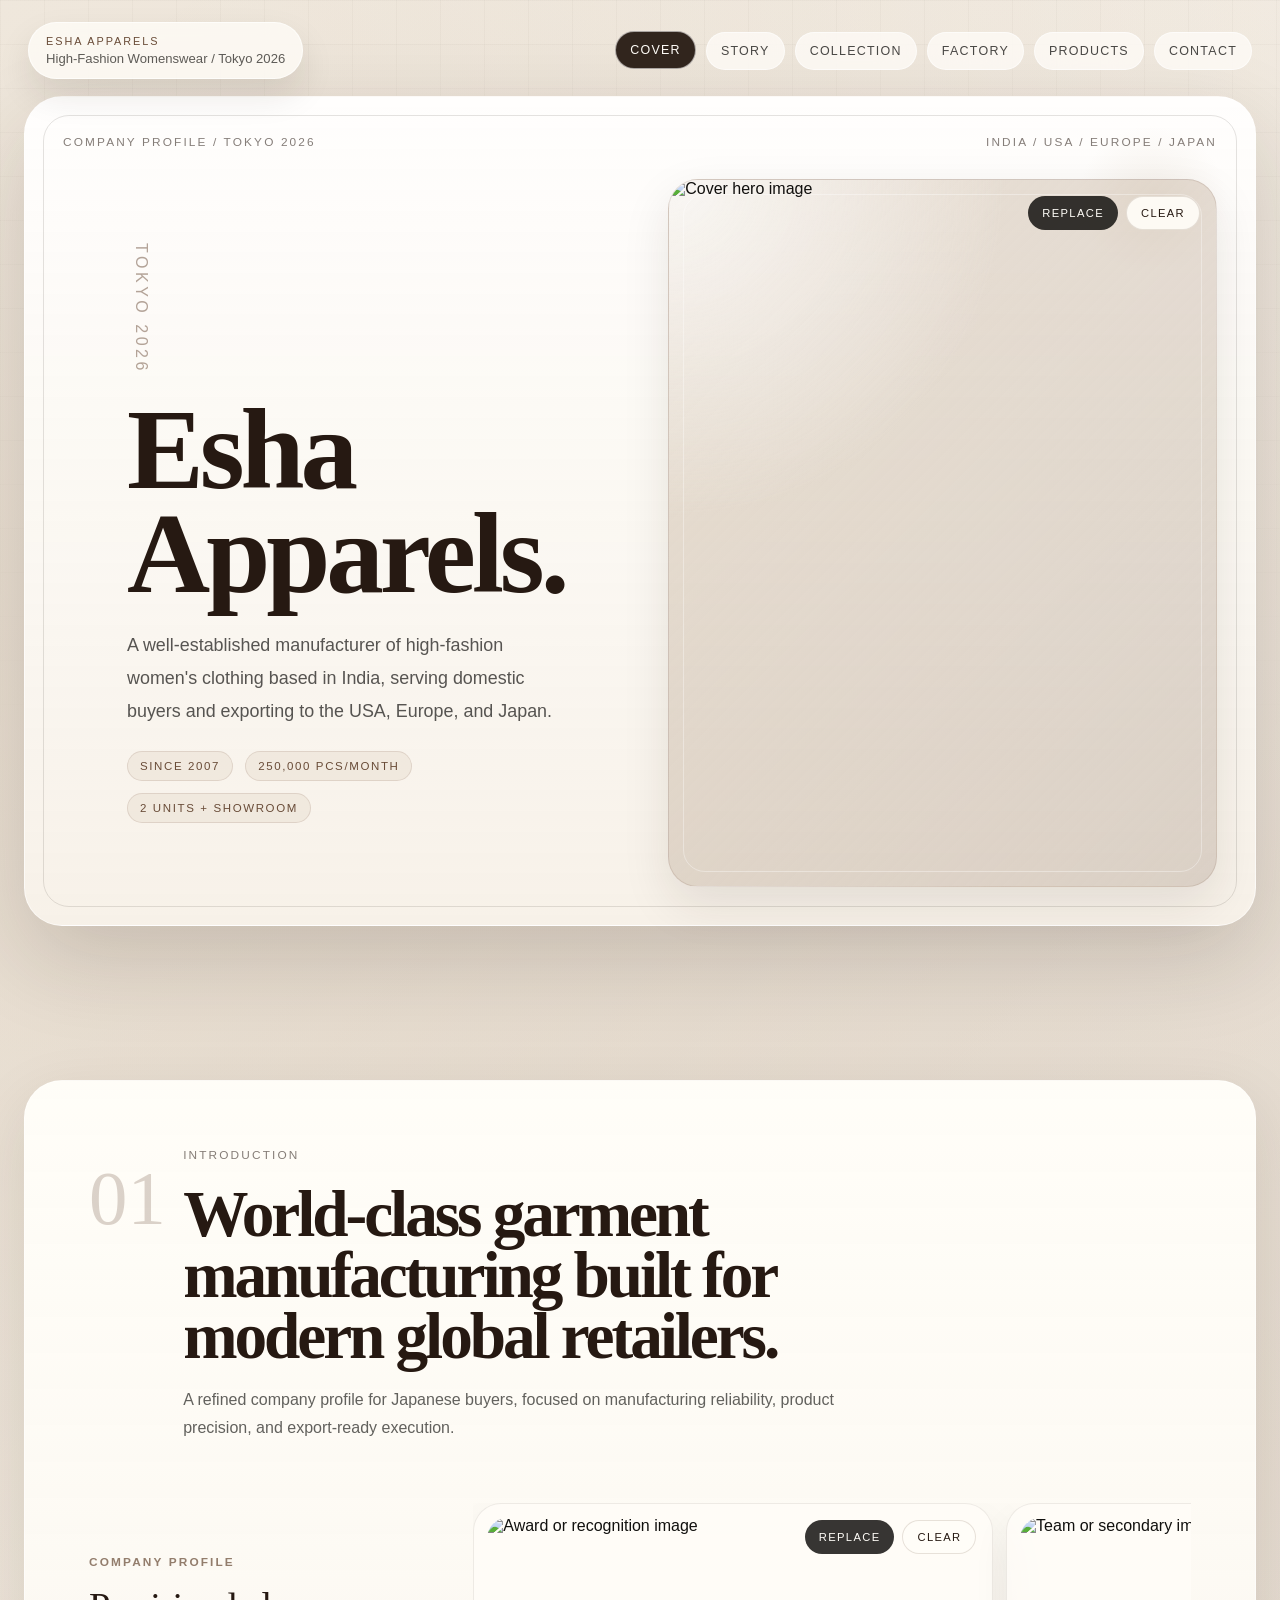
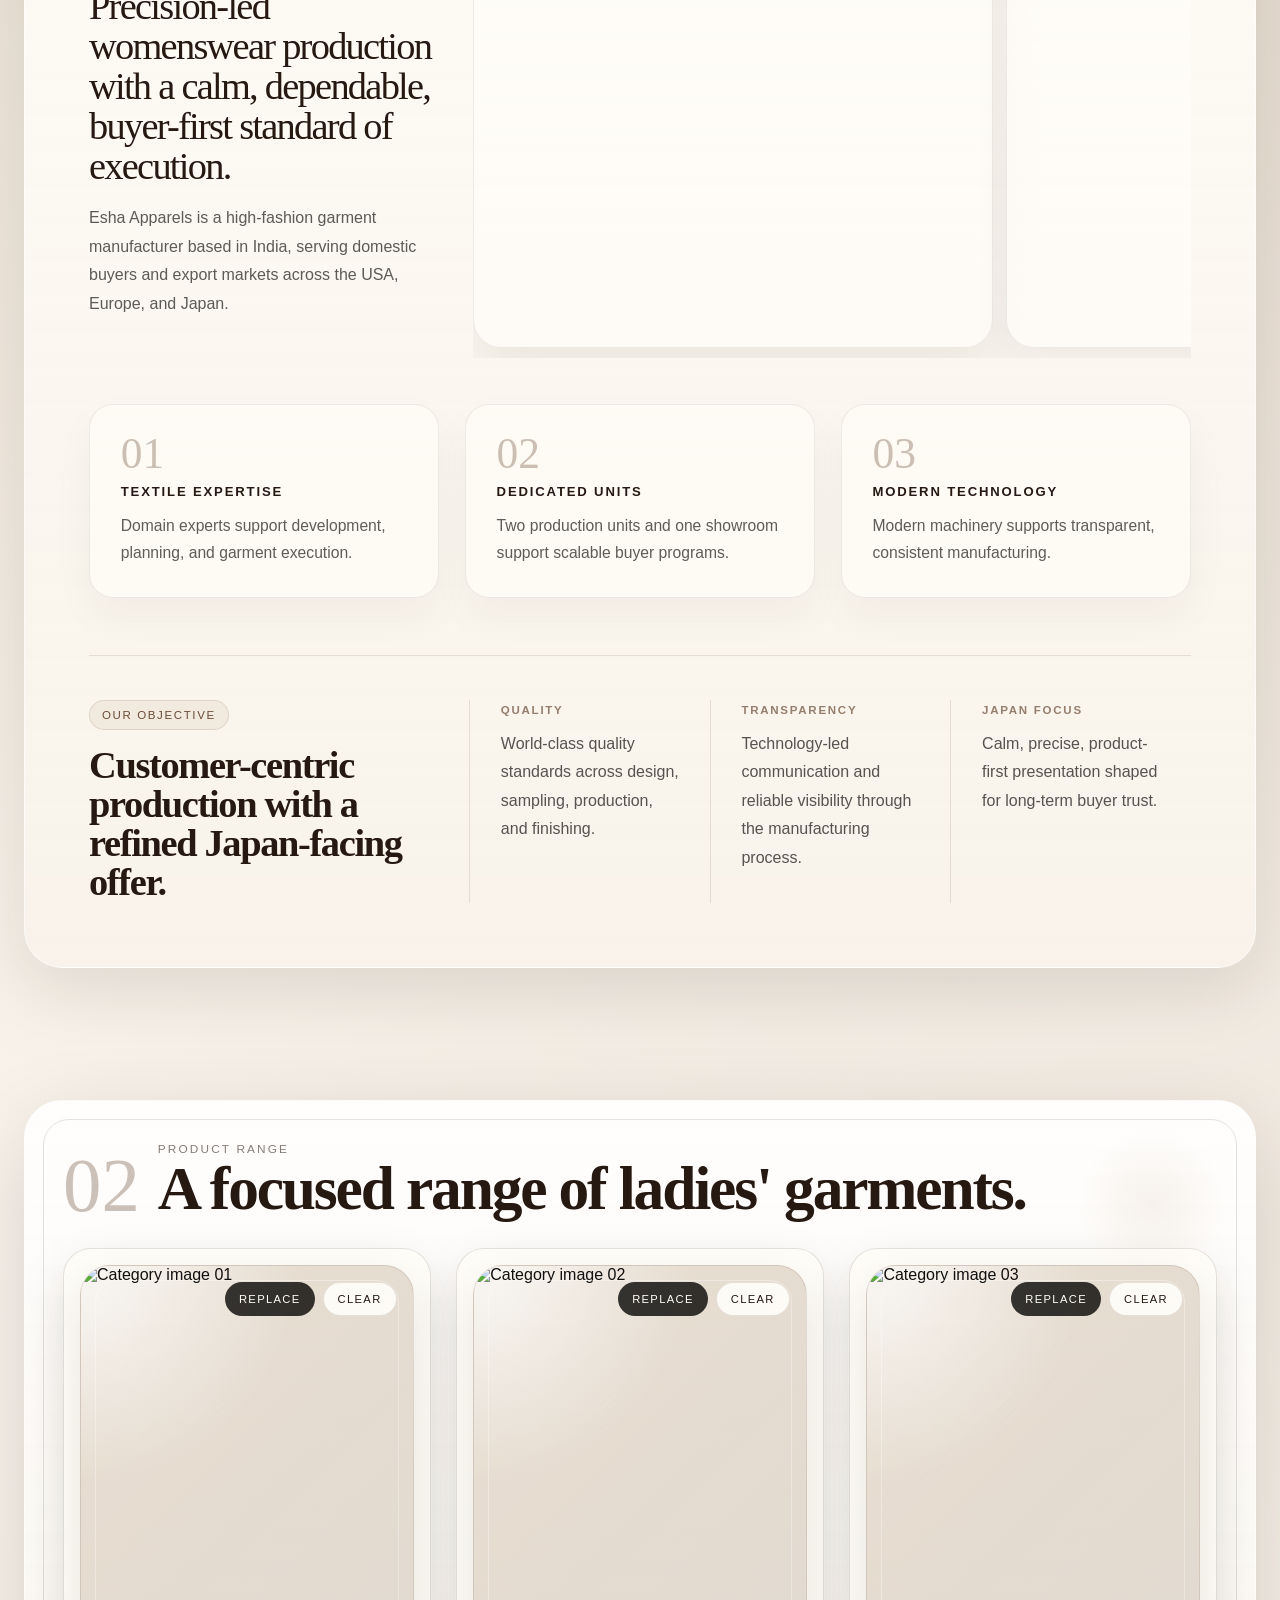
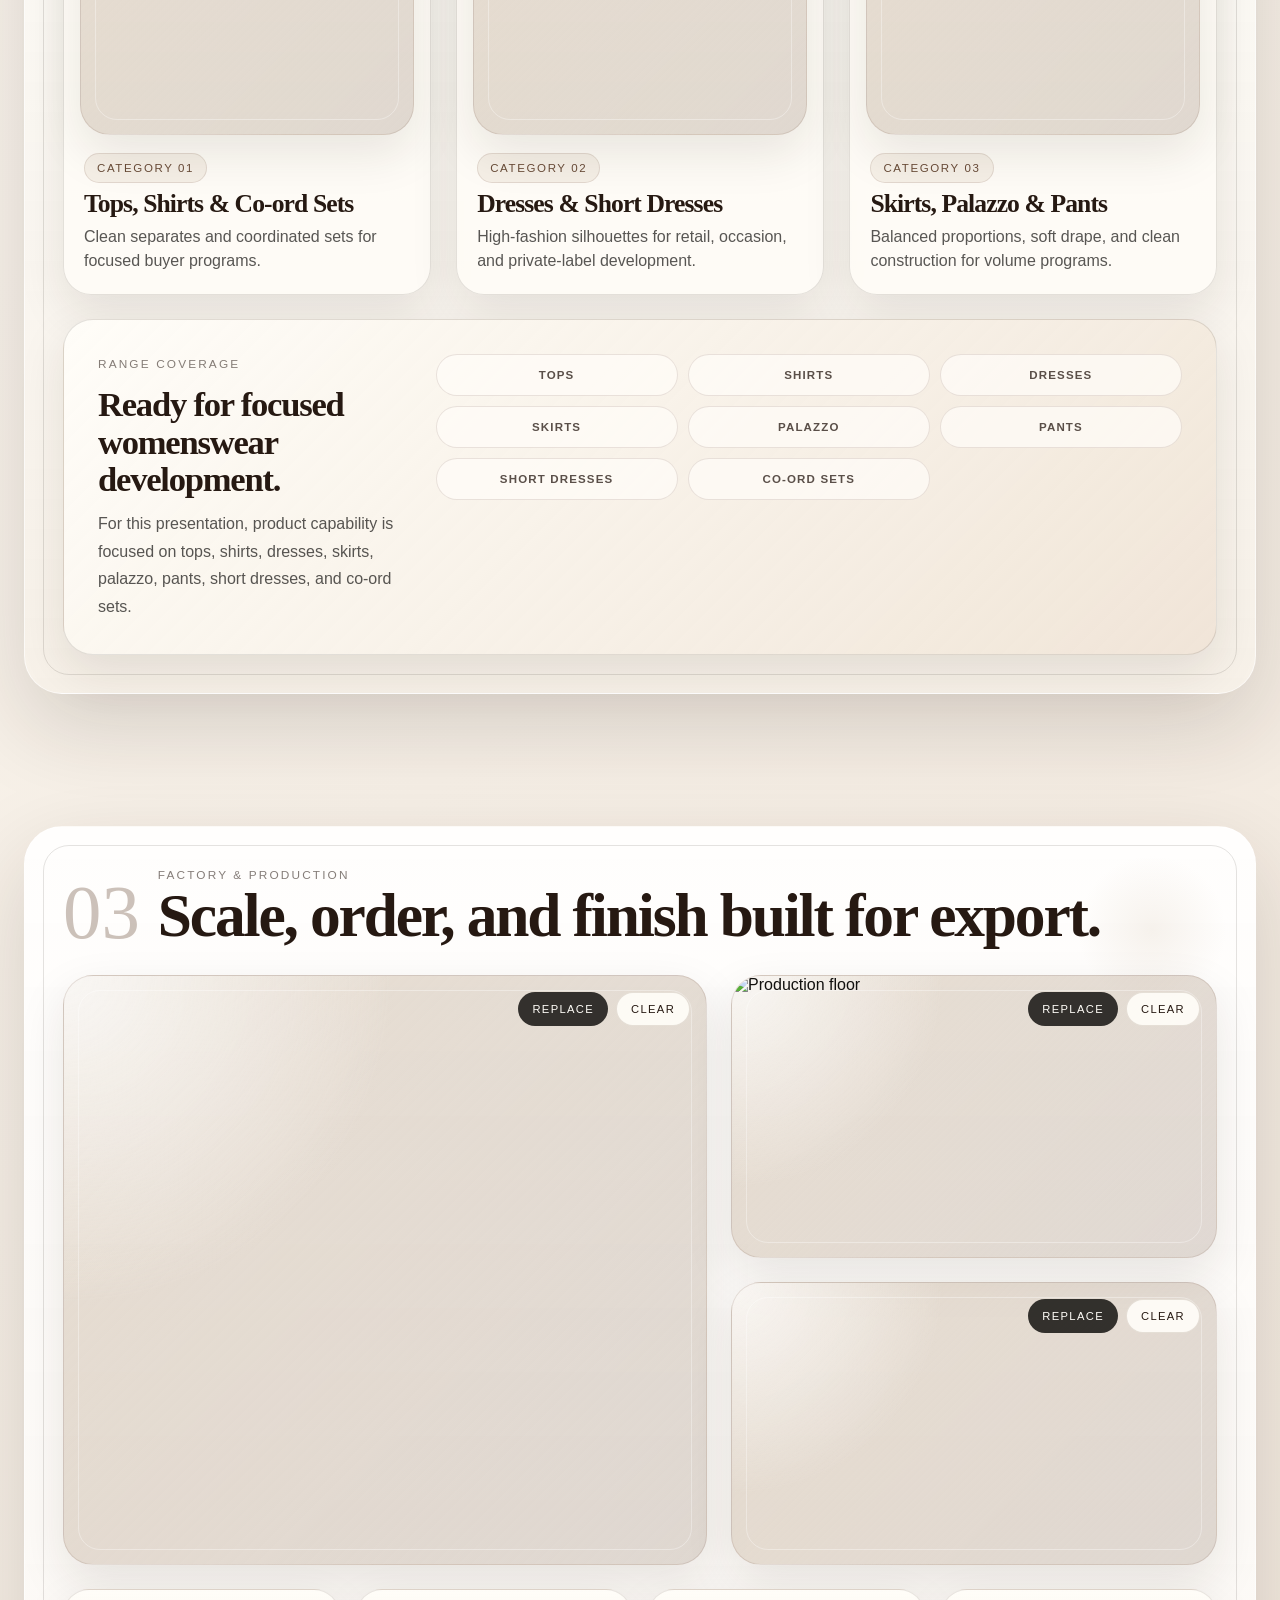
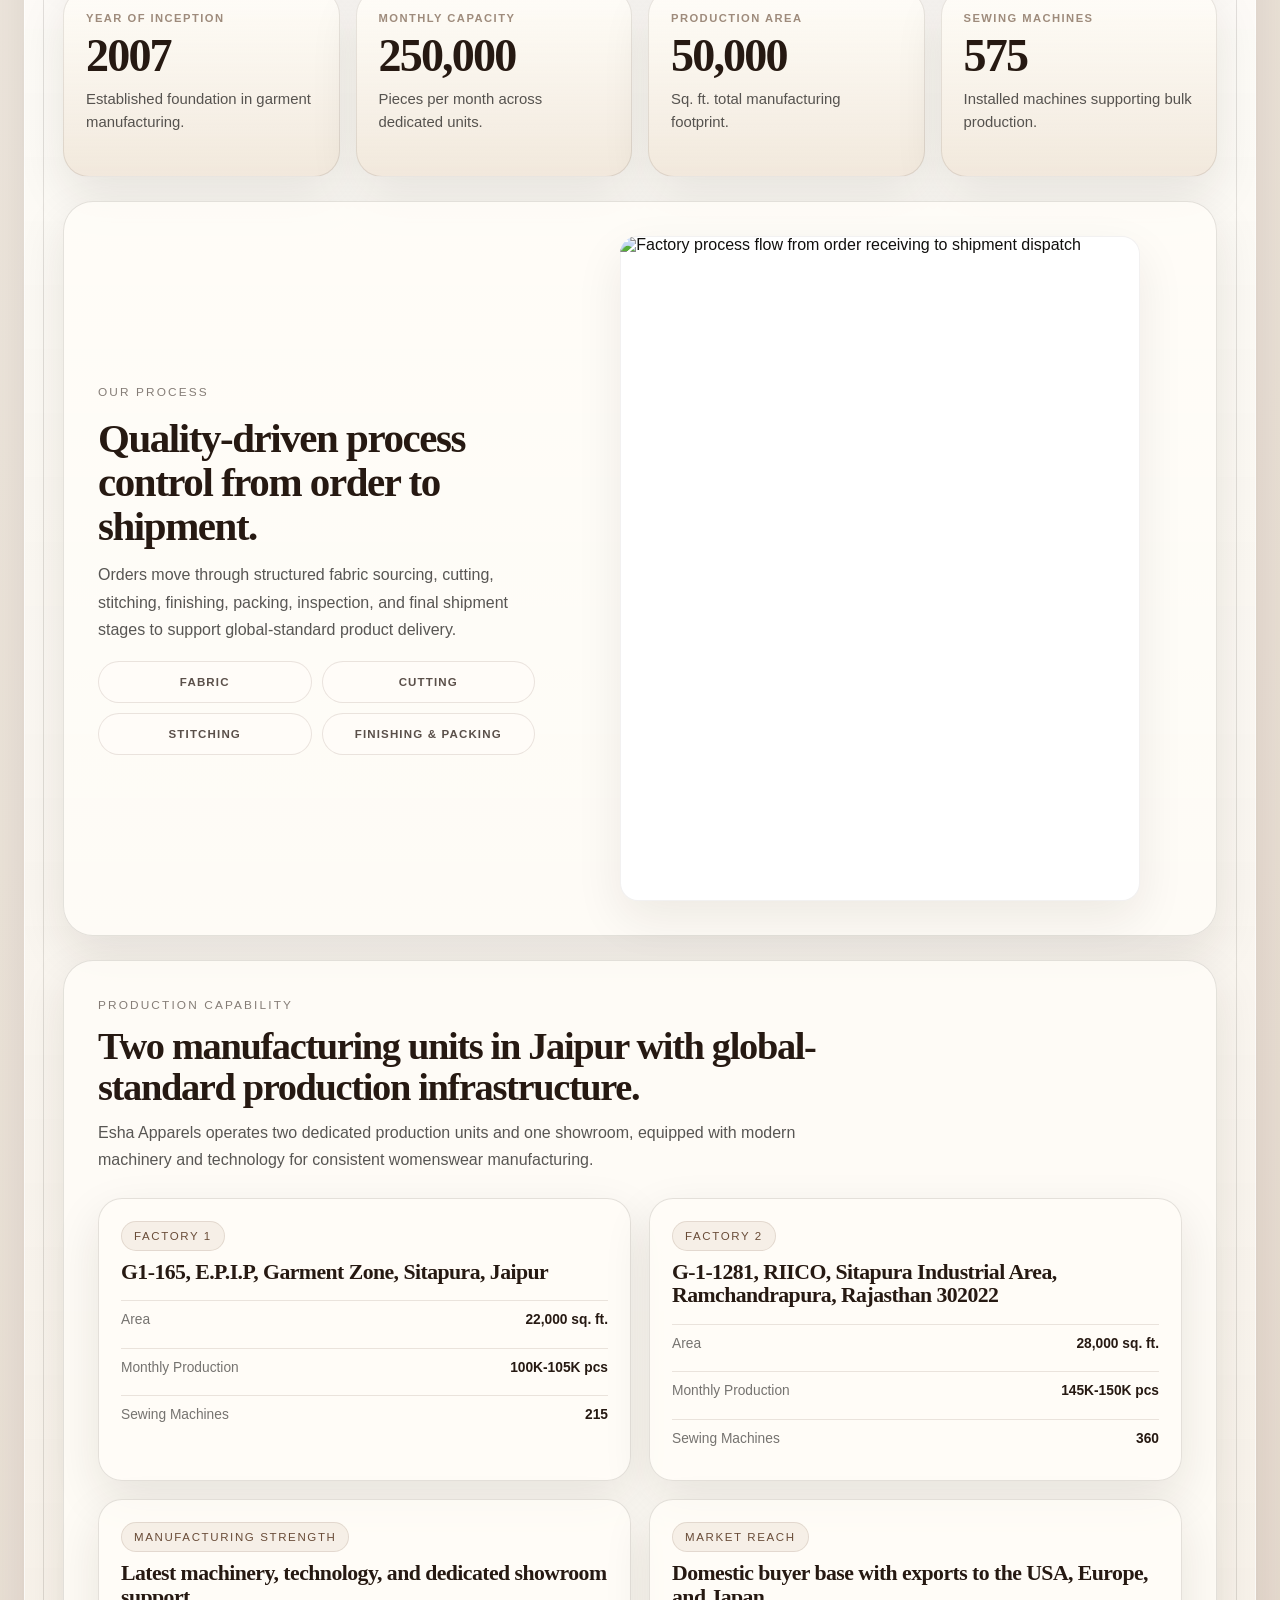
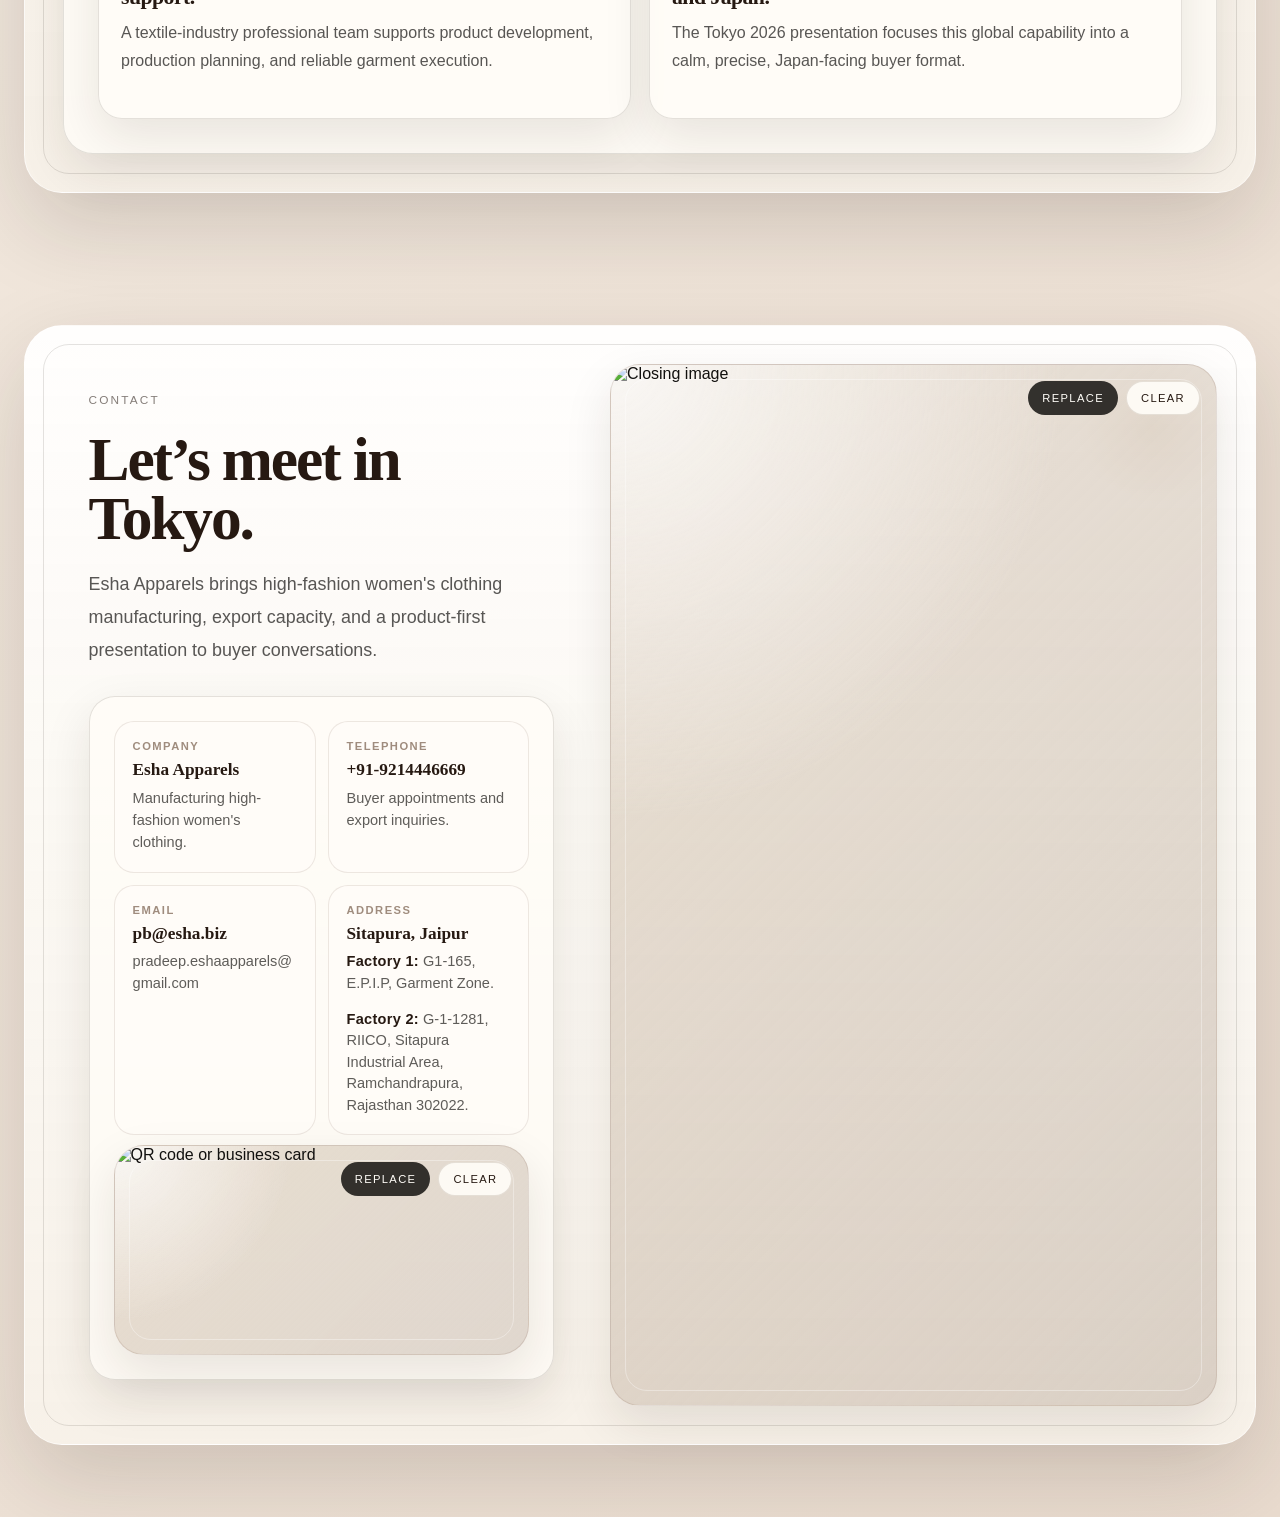
==== commit f0dcbd12: "Add files via upload" ====
--- a/index.html
+++ b/index.html
@@ -48,7 +48,7 @@
 
               <div class="pill-row">
                 <span>Since 2007</span>
-                <span>180,000-200,000 pcs/month</span>
+                <span>250,000 pcs/month</span>
                 <span>2 Units + Showroom</span>
               </div>
             </div>
@@ -81,34 +81,36 @@
           </div>
 
           <div class="story-grid">
-            <div class="story-copy story-panel">
-              <span class="story-kicker">Company Profile</span>
-              <p class="story-lead">
-                Precision-led womenswear production with a calm, dependable,
-                buyer-first standard of execution.
-              </p>
-              <p class="story-support">
-                Esha Apparels is a high-fashion garment manufacturer based in
-                India, serving domestic buyers and export markets across the
-                USA, Europe, and Japan.
-              </p>
-            </div>
-
-            <div class="story-media-stack">
-              <div
-                class="media-slot media-wide"
-                data-slot="story-editorial"
-                data-type="image"
-                data-label="Award or recognition image"
-                data-note="Use an award, certification, or signature proof-of-capability visual."
-              ></div>
-              <div
-                class="media-slot media-landscape"
-                data-slot="story-detail"
-                data-type="image"
-                data-label="Team or secondary image"
-                data-note="Use a team, meeting, showroom, or secondary capability image."
-              ></div>
+            <div class="company-profile-layout">
+              <div class="story-copy story-panel company-profile-copy">
+                <span class="story-kicker">Company Profile</span>
+                <p class="story-lead">
+                  Precision-led womenswear production with a calm, dependable,
+                  buyer-first standard of execution.
+                </p>
+                <p class="story-support">
+                  Esha Apparels is a high-fashion garment manufacturer based in
+                  India, serving domestic buyers and export markets across the
+                  USA, Europe, and Japan.
+                </p>
+              </div>
+
+              <div class="story-media-stack company-profile-media">
+                <div
+                  class="media-slot media-wide company-profile-media__primary"
+                  data-slot="story-editorial"
+                  data-type="image"
+                  data-label="Award or recognition image"
+                  data-note="Use an award, certification, or signature proof-of-capability visual."
+                ></div>
+                <div
+                  class="media-slot media-landscape company-profile-media__secondary"
+                  data-slot="story-detail"
+                  data-type="image"
+                  data-label="Team or secondary image"
+                  data-note="Use a team, meeting, showroom, or secondary capability image."
+                ></div>
+              </div>
             </div>
 
             <div class="story-point-grid">
@@ -292,7 +294,7 @@
             </article>
             <article class="profile-stat-card">
               <span>Monthly Capacity</span>
-              <strong>180,000-200,000</strong>
+              <strong>250,000</strong>
               <p>Pieces per month across dedicated units.</p>
             </article>
             <article class="profile-stat-card">
@@ -302,7 +304,7 @@
             </article>
             <article class="profile-stat-card">
               <span>Sewing Machines</span>
-              <strong>425</strong>
+              <strong>575</strong>
               <p>Installed machines supporting bulk production.</p>
             </article>
           </div>
@@ -350,18 +352,18 @@
                 <h3>G1-165, E.P.I.P, Garment Zone, Sitapura, Jaipur</h3>
                 <dl class="unit-metrics">
                   <div><dt>Area</dt><dd>22,000 sq. ft.</dd></div>
-                  <div><dt>Monthly Production</dt><dd>60K-70K pcs</dd></div>
-                  <div><dt>Sewing Machines</dt><dd>160</dd></div>
+                  <div><dt>Monthly Production</dt><dd>100K-105K pcs</dd></div>
+                  <div><dt>Sewing Machines</dt><dd>215</dd></div>
                 </dl>
               </article>
 
               <article class="factory-detail-card" data-design-target="factory-detail-card-2" data-design-label="Factory detail card 2" data-design-kind="frame">
                 <span class="card-tag">Factory 2</span>
-                <h3>1282, Sitapura near Bombay Hospital, Jaipur</h3>
+                <h3>G-1-1281, RIICO, Sitapura Industrial Area, Ramchandrapura, Rajasthan 302022</h3>
                 <dl class="unit-metrics">
                   <div><dt>Area</dt><dd>28,000 sq. ft.</dd></div>
-                  <div><dt>Monthly Production</dt><dd>85K-100K pcs</dd></div>
-                  <div><dt>Sewing Machines</dt><dd>265</dd></div>
+                  <div><dt>Monthly Production</dt><dd>145K-150K pcs</dd></div>
+                  <div><dt>Sewing Machines</dt><dd>360</dd></div>
                 </dl>
               </article>
 
@@ -410,7 +412,7 @@
                     <span>Address</span>
                     <strong>Sitapura, Jaipur</strong>
                     <p class="factory-address-line"><strong>Factory 1:</strong> G1-165, E.P.I.P, Garment Zone.</p>
-                    <p class="factory-address-line"><strong>Factory 2:</strong> 1282, near Bombay Hospital.</p>
+                    <p class="factory-address-line"><strong>Factory 2:</strong> G-1-1281, RIICO, Sitapura Industrial Area, Ramchandrapura, Rajasthan 302022.</p>
                   </article>
                 </div>
                 <div
--- a/styles.css
+++ b/styles.css
@@ -315,7 +315,8 @@
   position: relative;
   z-index: 1;
   grid-template-columns: repeat(12, minmax(0, 1fr));
-  gap: clamp(28px, 3vw, 46px);
+  column-gap: clamp(28px, 3vw, 46px);
+  row-gap: clamp(24px, 2.6vw, 38px);
   align-items: start;
 }
 
@@ -342,7 +343,7 @@
   grid-template-columns: repeat(12, minmax(0, 1fr));
   gap: clamp(18px, 2.2vw, 30px);
   align-items: start;
-  margin-bottom: clamp(52px, 6vw, 82px);
+  margin-bottom: clamp(40px, 4.8vw, 64px);
 }
 
 .story-heading .section-index {
@@ -388,6 +389,20 @@
   border-radius: 0;
   background: transparent;
   box-shadow: none;
+}
+
+.company-profile-layout {
+  grid-column: 1 / -1;
+  display: grid;
+  grid-template-columns: minmax(240px, 0.82fr) minmax(0, 1.7fr);
+  gap: clamp(22px, 3vw, 42px);
+  align-items: stretch;
+}
+
+.company-profile-copy {
+  grid-column: auto;
+  max-width: 29rem;
+  align-content: center;
 }
 
 .story-kicker {
@@ -467,6 +482,34 @@
   gap: clamp(22px, 2vw, 30px);
 }
 
+.company-profile-media {
+  grid-column: auto;
+  display: grid;
+  grid-template-columns: minmax(520px, 58%) minmax(760px, 86%);
+  gap: clamp(10px, 1vw, 14px);
+  min-height: clamp(360px, 32vw, 440px);
+  height: 100%;
+  overflow-x: auto;
+  overflow-y: hidden;
+  overscroll-behavior-x: contain;
+  padding-bottom: 10px;
+  scrollbar-width: thin;
+  scrollbar-color: rgba(105, 76, 56, 0.34) transparent;
+}
+
+.company-profile-media::-webkit-scrollbar {
+  height: 8px;
+}
+
+.company-profile-media::-webkit-scrollbar-track {
+  background: transparent;
+}
+
+.company-profile-media::-webkit-scrollbar-thumb {
+  border-radius: 999px;
+  background: rgba(105, 76, 56, 0.32);
+}
+
 .page-story .story-media-stack .media-slot {
   padding: clamp(14px, 1.3vw, 20px);
   border-color: rgba(38, 25, 18, 0.08);
@@ -493,6 +536,39 @@
   box-shadow: 0 18px 38px rgba(38, 25, 18, 0.055);
 }
 
+.page-story .company-profile-media .media-slot {
+  min-width: 0;
+  min-height: 0;
+  height: 100%;
+  padding: clamp(10px, 1vw, 14px);
+}
+
+.page-story .company-profile-media__secondary {
+  aspect-ratio: 1640 / 959;
+  padding: 0;
+}
+
+.page-story .company-profile-media .media-wide,
+.page-story .company-profile-media .media-landscape {
+  min-height: 0;
+}
+
+.page-story .company-profile-media .slot-surface {
+  min-height: 0;
+  height: 100%;
+}
+
+.page-story .company-profile-media__primary img,
+.page-story .company-profile-media__primary video {
+  object-position: 52% 52%;
+}
+
+.page-story .company-profile-media__secondary img,
+.page-story .company-profile-media__secondary video {
+  object-fit: cover;
+  object-position: center center;
+}
+
 .collection-card,
 .factory-detail-card,
 .contact-card {
@@ -507,8 +583,8 @@
   display: grid;
   grid-template-columns: repeat(12, minmax(0, 1fr));
   gap: clamp(24px, 3vw, 44px);
-  margin-top: clamp(58px, 6vw, 86px);
-  padding: clamp(38px, 4vw, 56px) 0 0;
+  margin-top: clamp(42px, 4.5vw, 60px);
+  padding: clamp(30px, 3.4vw, 44px) 0 0;
   border: 0;
   border-top: 1px solid rgba(38, 25, 18, 0.1);
   border-radius: 0;
@@ -707,9 +783,9 @@
 
 .process-flow-panel {
   display: grid;
-  grid-template-columns: minmax(260px, 0.34fr) minmax(620px, 1fr);
-  gap: clamp(34px, 4vw, 58px);
-  align-items: start;
+  grid-template-columns: minmax(260px, 0.42fr) minmax(420px, 0.58fr);
+  gap: clamp(28px, 3.4vw, 48px);
+  align-items: center;
   padding: clamp(22px, 3vw, 34px);
 }
 
@@ -738,9 +814,8 @@
 .process-flow-image {
   display: block;
   justify-self: center;
-  width: min(100%, 940px);
-  height: auto;
-  max-height: none;
+  width: min(100%, 520px);
+  height: clamp(520px, 52vw, 680px);
   object-fit: contain;
   border-radius: 18px;
   background: #ffffff;
@@ -1123,7 +1198,7 @@
 
   .story-heading {
     grid-template-columns: 1fr;
-    margin-bottom: 46px;
+    margin-bottom: 42px;
   }
 
   .story-heading .section-index,
@@ -1141,6 +1216,20 @@
     font-size: clamp(3.35rem, 8vw, 4.15rem);
   }
 
+  .company-profile-layout {
+    grid-template-columns: minmax(230px, 0.92fr) minmax(0, 1.35fr);
+    gap: clamp(18px, 2.8vw, 30px);
+  }
+
+  .company-profile-copy {
+    max-width: 26rem;
+  }
+
+  .company-profile-media {
+    grid-template-columns: minmax(430px, 62%) minmax(680px, 92%);
+    min-height: clamp(330px, 36vw, 400px);
+  }
+
   .story-point-grid {
     grid-template-columns: repeat(3, minmax(0, 1fr));
   }
@@ -1231,13 +1320,18 @@
     border-radius: 24px;
   }
 
+  .process-flow-image {
+    width: min(100%, 440px);
+    height: clamp(420px, 118vw, 560px);
+  }
+
   .objective-panel {
     padding: 30px 0 0;
     border-radius: 0;
   }
 
   .story-heading {
-    margin-bottom: 34px;
+    margin-bottom: 32px;
   }
 
   .story-heading h2 {
@@ -1251,6 +1345,27 @@
 
   .story-lead {
     font-size: clamp(1.85rem, 8vw, 2.45rem);
+  }
+
+  .company-profile-layout {
+    grid-template-columns: 1fr;
+    gap: 24px;
+  }
+
+  .company-profile-copy {
+    max-width: 100%;
+    align-content: start;
+  }
+
+  .company-profile-media {
+    grid-template-columns: minmax(280px, 82%) minmax(560px, 112%);
+    min-height: 0;
+    height: auto;
+  }
+
+  .page-story .company-profile-media .media-slot {
+    height: auto;
+    aspect-ratio: 4 / 3;
   }
 
   .media-tall,
@@ -1270,10 +1385,26 @@
     min-height: 280px;
   }
 
+  .page-story .company-profile-media .media-wide,
+  .page-story .company-profile-media .media-landscape {
+    min-height: 0;
+  }
+
   .slot-controls {
     top: 12px;
     right: 12px;
   }
+}
+
+@media (max-width: 520px) {
+  .company-profile-media {
+    grid-template-columns: minmax(270px, 86%) minmax(520px, 132%);
+  }
+
+  .page-story .company-profile-media .media-slot {
+    aspect-ratio: 16 / 11;
+  }
+
 }
 
 @media print {
